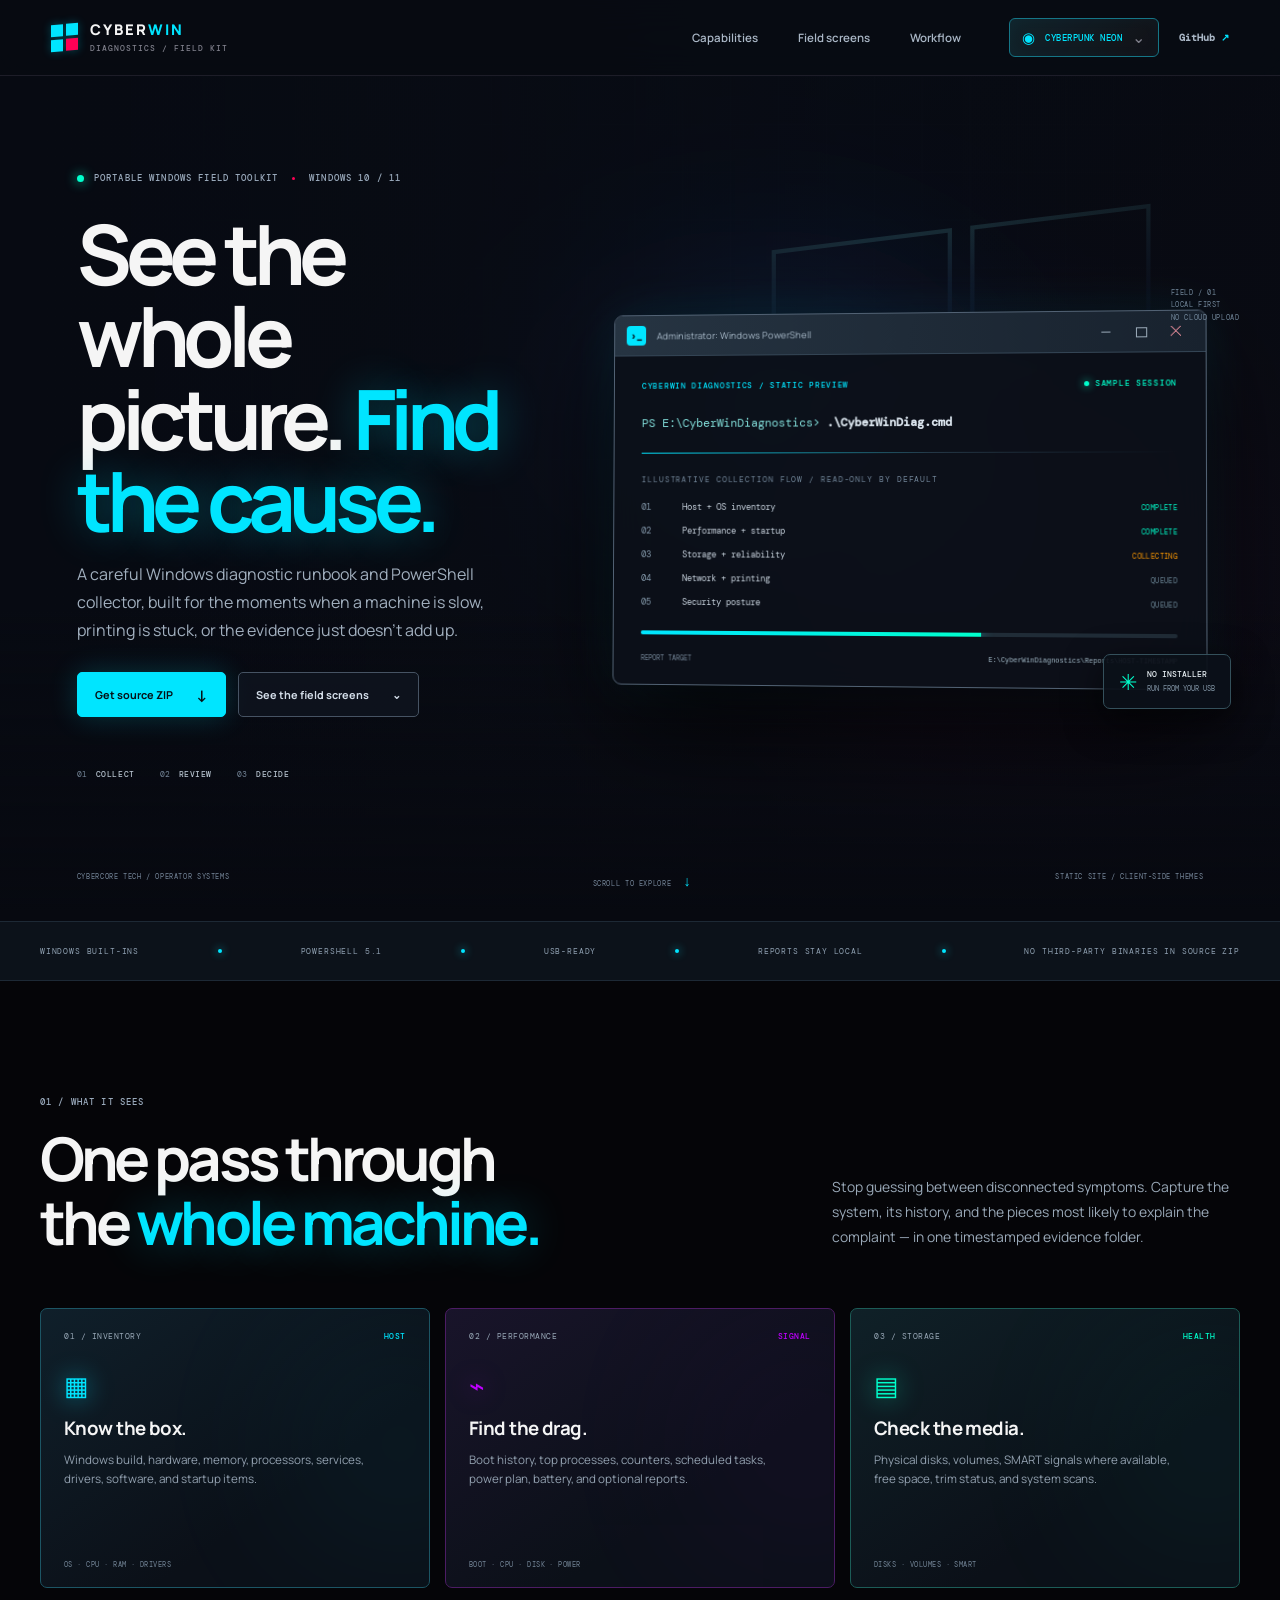
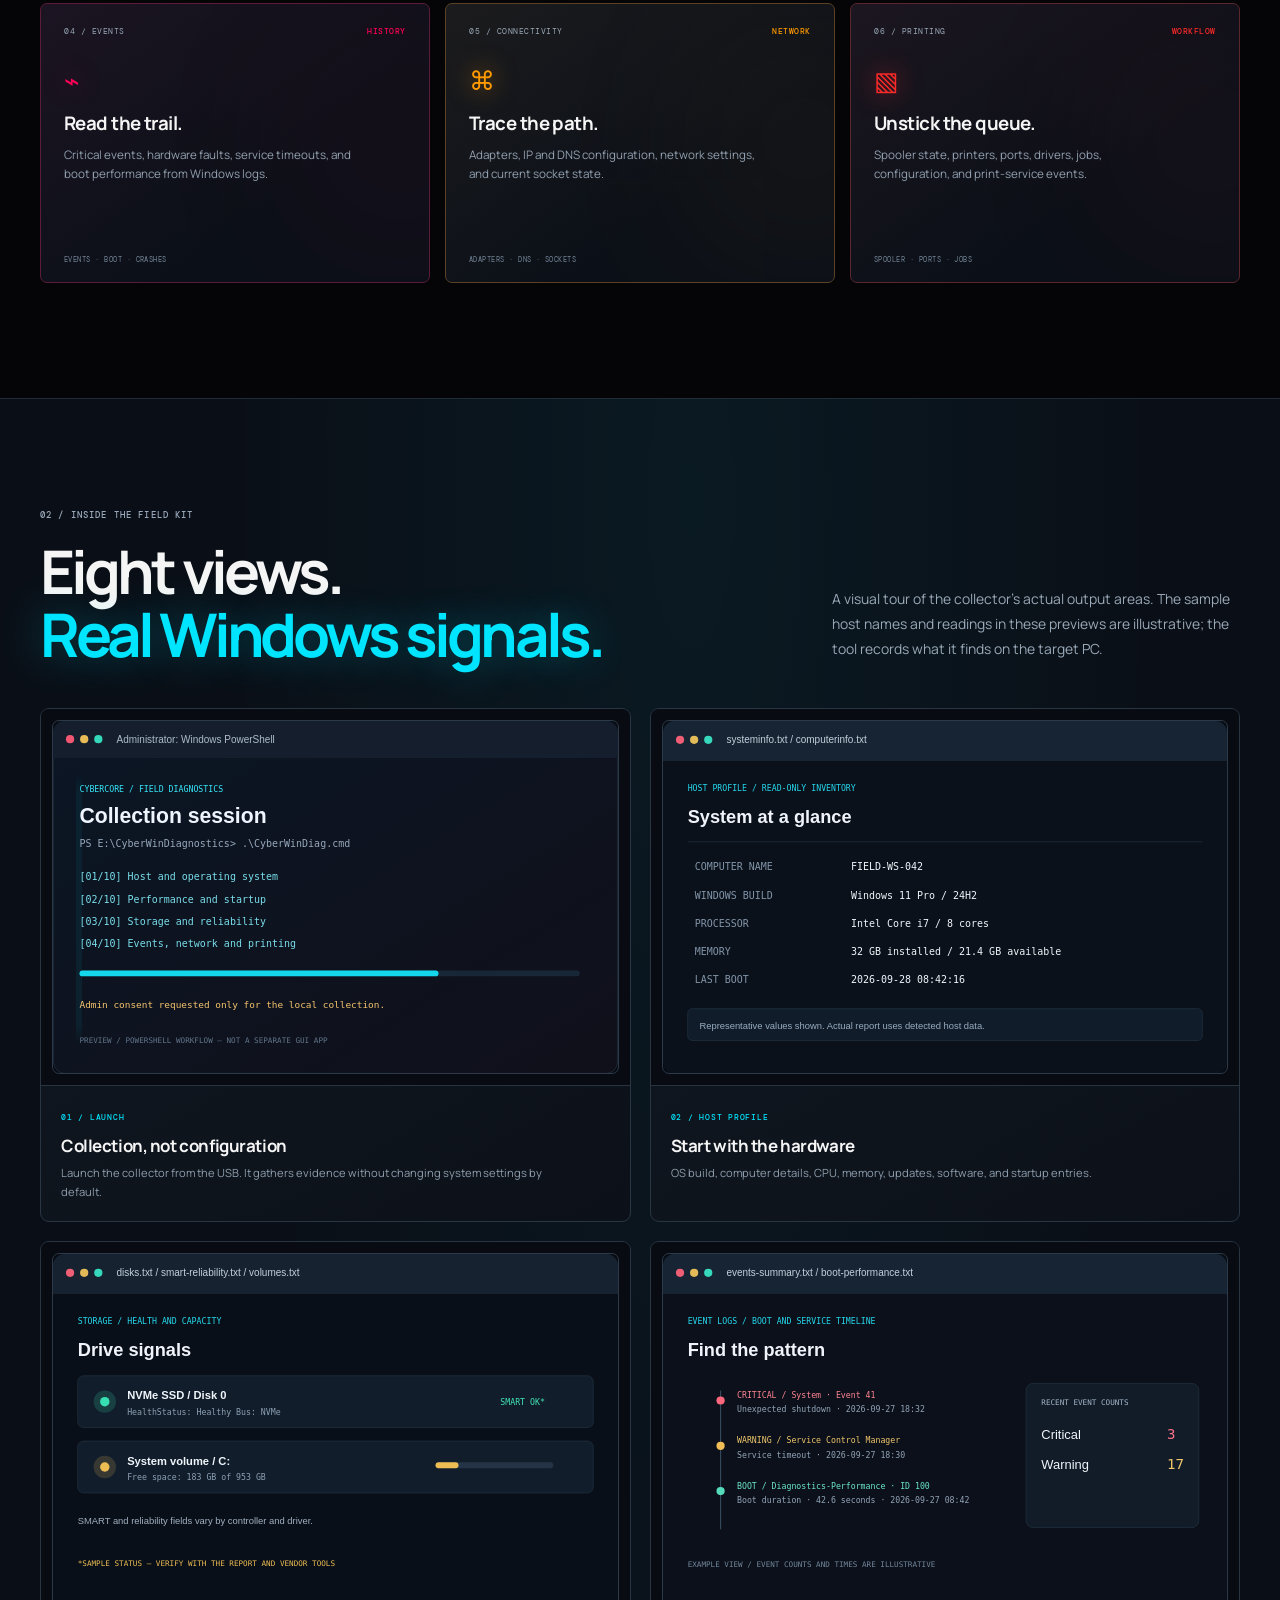
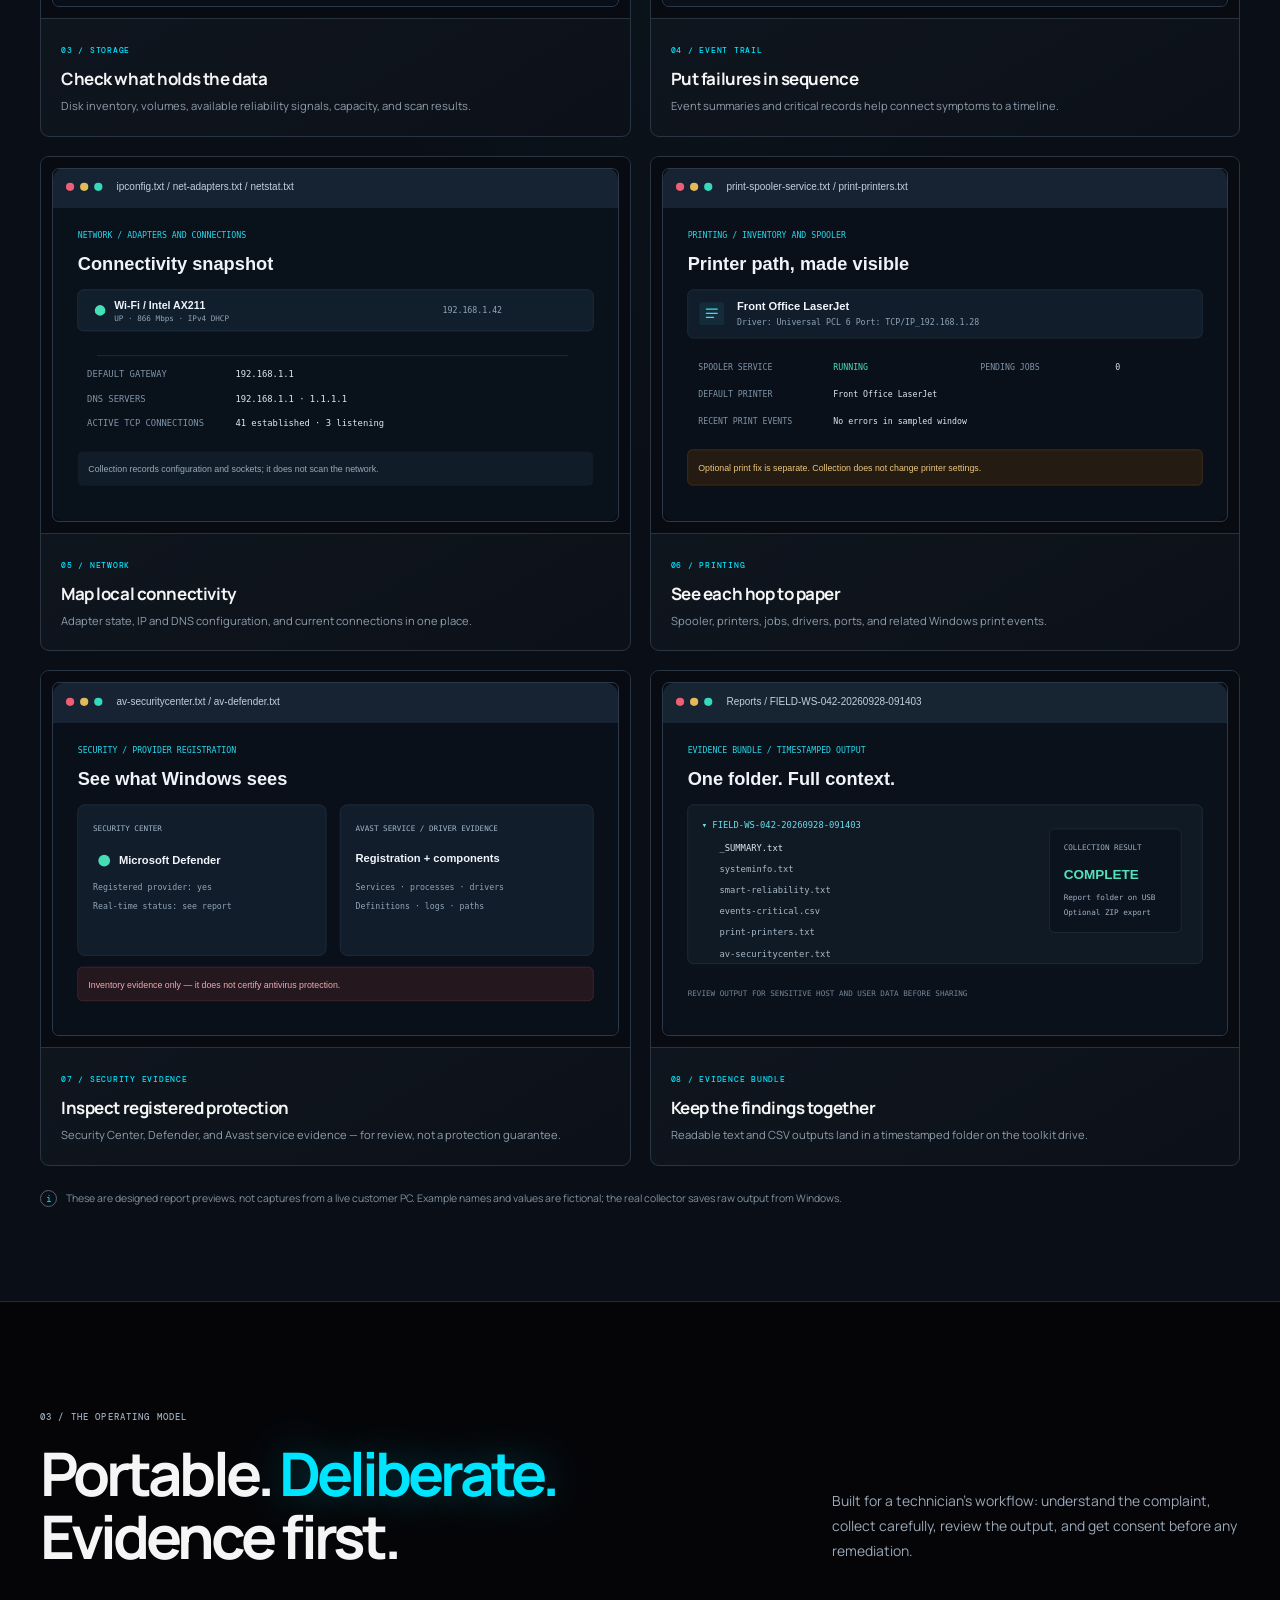
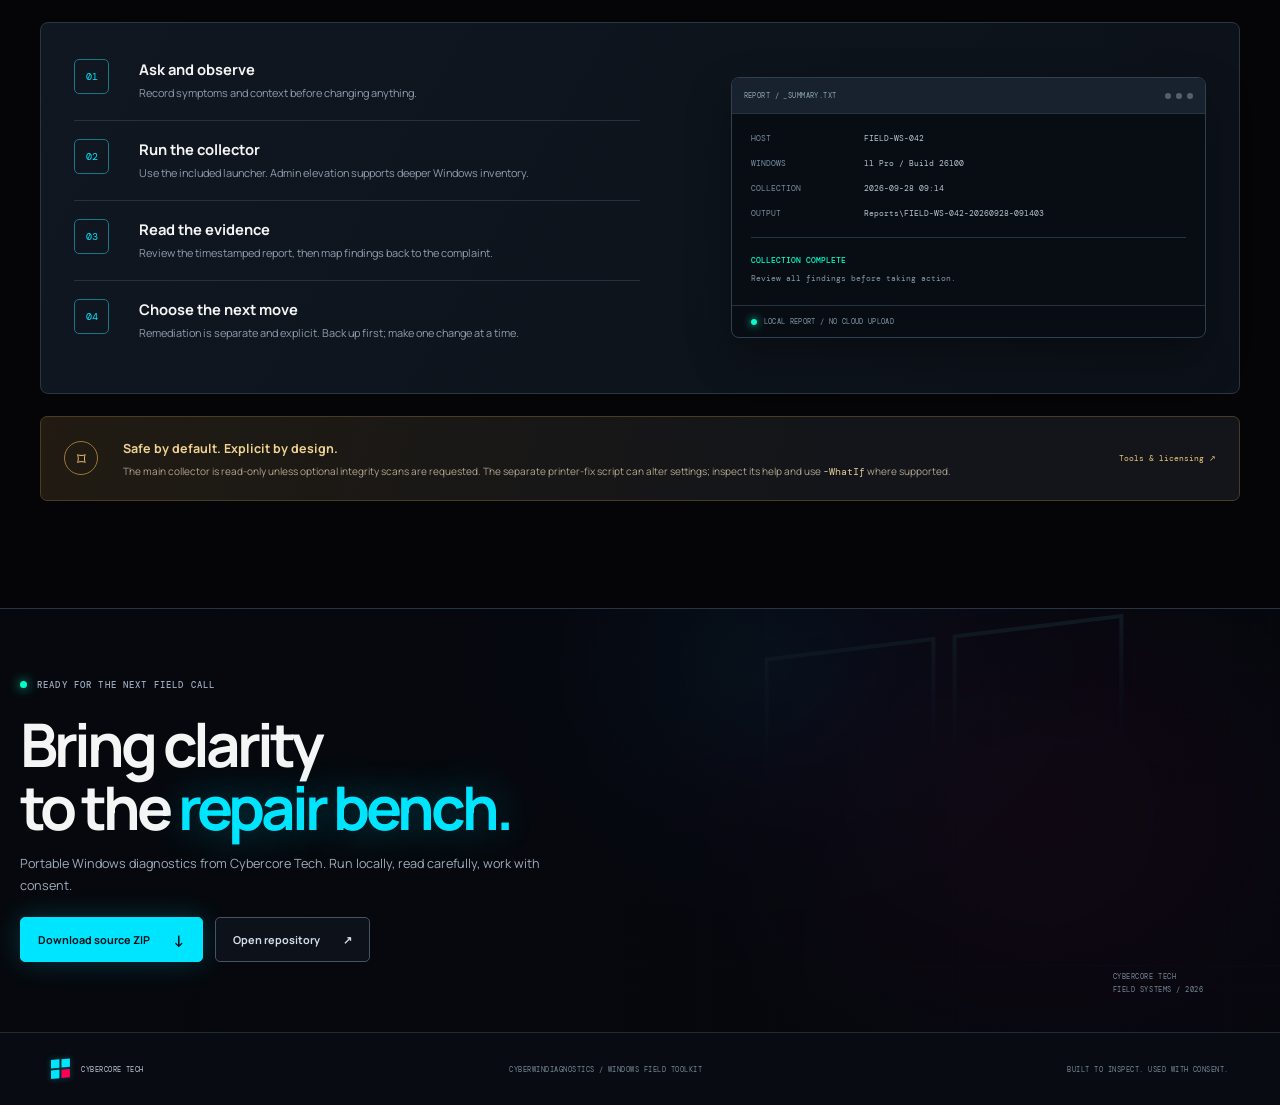
==== index.html @ 6127ef58 "fix: serve the field page from legacy Pages source The repository's Pages setting still uses the leg" ====
<!doctype html>
<html lang="en" data-theme="cyberpunk-neon">
<head>
  <meta charset="utf-8">
  <meta name="viewport" content="width=device-width, initial-scale=1">
  <meta name="theme-color" content="#070910">
  <meta name="description" content="CyberWinDiagnostics — a portable Windows field toolkit for host inventory, performance, storage, event logs, networking, printing, and security posture.">
  <title>CyberWinDiagnostics — Field diagnostics for Windows</title>
  <link rel="icon" href="docs/assets/favicon.svg" type="image/svg+xml">
  <link rel="preconnect" href="https://fonts.googleapis.com">
  <link rel="preconnect" href="https://fonts.gstatic.com" crossorigin>
  <link href="https://fonts.googleapis.com/css2?family=DM+Mono:wght@400;500&family=Manrope:wght@400;500;600;700;800&display=swap" rel="stylesheet">
  <link rel="stylesheet" href="docs/styles.css">
</head>
<body>
  <a class="skip-link" href="#main">Skip to content</a>
  <header class="topbar">
    <a class="brand" href="#top" aria-label="CyberWinDiagnostics home"><span class="brand-mark"><b></b><b></b><b></b><b></b></span><span>CYBER<span class="brand-light">WIN</span><small>DIAGNOSTICS / FIELD KIT</small></span></a>
    <nav class="main-nav" aria-label="Main navigation"><a href="#capabilities">Capabilities</a><a href="#screens">Field screens</a><a href="#workflow">Workflow</a></nav>
    <div class="header-actions">
      <div class="theme-picker">
        <button class="theme-trigger" id="themeTrigger" type="button" aria-haspopup="dialog" aria-expanded="false"><span class="theme-icon">◉</span><span id="themeCurrent">CYBERPUNK NEON</span><span class="chevron">⌄</span></button>
        <section class="theme-menu" id="themeMenu" role="dialog" aria-label="Choose a Cybercore theme" hidden>
          <div class="theme-menu-head"><div><small>CYBERCORE PALETTE</small><strong>Pick your field colors</strong></div><span class="theme-total">72 THEMES</span></div>
          <label class="theme-search"><span>⌕</span><input id="themeSearch" type="search" placeholder="Find a theme…" autocomplete="off"><kbd>/</kbd></label>
          <div class="theme-options" id="themeOptions"></div>
          <div class="theme-menu-foot">Theme choice stays in this browser <span>ESC TO CLOSE</span></div>
        </section>
      </div>
      <a class="github-link" href="https://github.com/cybercore-tech/CyberWinDiagnostics" target="_blank" rel="noreferrer">GitHub <span>↗</span></a>
      <button class="nav-toggle" id="navToggle" type="button" aria-label="Open navigation" aria-expanded="false">☰</button>
    </div>
  </header>

  <main id="main">
    <section class="hero" id="top">
      <div class="hero-wallpaper" aria-hidden="true"></div>
      <div class="hero-grid">
        <div class="hero-copy">
          <div class="eyebrow"><span class="live-dot"></span> PORTABLE WINDOWS FIELD TOOLKIT <i></i> WINDOWS 10 / 11</div>
          <h1>See the whole<br>picture. <em>Find<br>the cause.</em></h1>
          <p class="hero-lede">A careful Windows diagnostic runbook and PowerShell collector, built for the moments when a machine is slow, printing is stuck, or the evidence just doesn’t add up.</p>
          <div class="hero-actions"><a class="button button-primary" href="https://github.com/cybercore-tech/CyberWinDiagnostics/archive/refs/heads/main.zip">Get source ZIP <span>↓</span></a><a class="button button-secondary" href="#screens">See the field screens <span>⌄</span></a></div>
          <div class="hero-proof"><span>01 <b>COLLECT</b></span><span>02 <b>REVIEW</b></span><span>03 <b>DECIDE</b></span></div>
        </div>
        <div class="terminal-wrap">
          <div class="window-frame terminal-frame">
            <div class="window-titlebar"><div class="window-app-icon">›_</div><span>Administrator: Windows PowerShell</span><div class="window-controls"><i></i><i></i><i></i></div></div>
            <div class="terminal-content">
              <div class="terminal-overline"><span>CYBERWIN DIAGNOSTICS / STATIC PREVIEW</span><span class="terminal-live"><i></i> SAMPLE SESSION</span></div>
              <div class="terminal-command"><span>PS E:\CyberWinDiagnostics&gt;</span><strong> .\CyberWinDiag.cmd</strong></div>
              <div class="terminal-rule"></div>
              <p class="terminal-label">ILLUSTRATIVE COLLECTION FLOW / READ-ONLY BY DEFAULT</p>
              <div class="terminal-steps"><div><b>01</b><span>Host + OS inventory</span><i>COMPLETE</i></div><div><b>02</b><span>Performance + startup</span><i>COMPLETE</i></div><div><b>03</b><span>Storage + reliability</span><i>COLLECTING</i></div><div><b>04</b><span>Network + printing</span><i>QUEUED</i></div><div><b>05</b><span>Security posture</span><i>QUEUED</i></div></div>
              <div class="terminal-progress"><span></span></div>
              <div class="terminal-footer"><span>REPORT TARGET</span><code>E:\CyberWinDiagnostics\Reports\HOST-TIMESTAMP</code></div>
            </div>
          </div>
          <div class="floating-stamp"><span class="stamp-mark">✳</span><span><b>NO INSTALLER</b><small>RUN FROM YOUR USB</small></span></div>
          <div class="hero-coordinate">FIELD / 01<br>LOCAL FIRST<br>NO CLOUD UPLOAD</div>
        </div>
      </div>
      <div class="hero-bottom"><span>CYBERCORE TECH / OPERATOR SYSTEMS</span><span class="scroll-cue">SCROLL TO EXPLORE <b>↓</b></span><span>STATIC SITE / CLIENT-SIDE THEMES</span></div>
    </section>

    <section class="signal-rail" aria-label="Toolkit scope"><div><span>WINDOWS BUILT-INS</span><i></i><span>POWERSHELL 5.1</span><i></i><span>USB-READY</span><i></i><span>REPORTS STAY LOCAL</span><i></i><span>NO THIRD-PARTY BINARIES IN SOURCE ZIP</span></div></section>

    <section class="section capabilities" id="capabilities">
      <div class="section-head"><div><p class="eyebrow">01 / WHAT IT SEES</p><h2>One pass through<br>the <em>whole machine.</em></h2></div><p class="section-intro">Stop guessing between disconnected symptoms. Capture the system, its history, and the pieces most likely to explain the complaint — in one timestamped evidence folder.</p></div>
      <div class="capability-grid">
        <article class="cap-card cap-cyan"><div class="cap-top"><span>01 / INVENTORY</span><b>HOST</b></div><div class="cap-icon">▦</div><h3>Know the box.</h3><p>Windows build, hardware, memory, processors, services, drivers, software, and startup items.</p><div class="cap-foot">OS · CPU · RAM · DRIVERS</div></article>
        <article class="cap-card cap-purple"><div class="cap-top"><span>02 / PERFORMANCE</span><b>SIGNAL</b></div><div class="cap-icon">⌁</div><h3>Find the drag.</h3><p>Boot history, top processes, counters, scheduled tasks, power plan, battery, and optional reports.</p><div class="cap-foot">BOOT · CPU · DISK · POWER</div></article>
        <article class="cap-card cap-green"><div class="cap-top"><span>03 / STORAGE</span><b>HEALTH</b></div><div class="cap-icon">▤</div><h3>Check the media.</h3><p>Physical disks, volumes, SMART signals where available, free space, trim status, and system scans.</p><div class="cap-foot">DISKS · VOLUMES · SMART</div></article>
        <article class="cap-card cap-pink"><div class="cap-top"><span>04 / EVENTS</span><b>HISTORY</b></div><div class="cap-icon">⌁</div><h3>Read the trail.</h3><p>Critical events, hardware faults, service timeouts, and boot performance from Windows logs.</p><div class="cap-foot">EVENTS · BOOT · CRASHES</div></article>
        <article class="cap-card cap-orange"><div class="cap-top"><span>05 / CONNECTIVITY</span><b>NETWORK</b></div><div class="cap-icon">⌘</div><h3>Trace the path.</h3><p>Adapters, IP and DNS configuration, network settings, and current socket state.</p><div class="cap-foot">ADAPTERS · DNS · SOCKETS</div></article>
        <article class="cap-card cap-red"><div class="cap-top"><span>06 / PRINTING</span><b>WORKFLOW</b></div><div class="cap-icon">▧</div><h3>Unstick the queue.</h3><p>Spooler state, printers, ports, drivers, jobs, configuration, and print-service events.</p><div class="cap-foot">SPOOLER · PORTS · JOBS</div></article>
      </div>
    </section>

    <section class="screens-section" id="screens">
      <div class="section shell">
        <div class="section-head screens-head"><div><p class="eyebrow">02 / INSIDE THE FIELD KIT</p><h2>Eight views.<br><em>Real Windows signals.</em></h2></div><p class="section-intro">A visual tour of the collector’s actual output areas. The sample host names and readings in these previews are illustrative; the tool records what it finds on the target PC.</p></div>
        <div class="screen-grid">
          <article class="screen-card"><a class="screen-image" href="docs/assets/previews/01-collection.svg" target="_blank"><img src="docs/assets/previews/01-collection.svg" alt="Illustrative PowerShell collector session preview" loading="lazy"><span class="zoom-mark">↗</span></a><div class="screen-caption"><span>01 / LAUNCH</span><h3>Collection, not configuration</h3><p>Launch the collector from the USB. It gathers evidence without changing system settings by default.</p></div></article>
          <article class="screen-card"><a class="screen-image" href="docs/assets/previews/02-host-inventory.svg" target="_blank"><img src="docs/assets/previews/02-host-inventory.svg" alt="Illustrative Windows host inventory report preview" loading="lazy"><span class="zoom-mark">↗</span></a><div class="screen-caption"><span>02 / HOST PROFILE</span><h3>Start with the hardware</h3><p>OS build, computer details, CPU, memory, updates, software, and startup entries.</p></div></article>
          <article class="screen-card"><a class="screen-image" href="docs/assets/previews/03-storage-health.svg" target="_blank"><img src="docs/assets/previews/03-storage-health.svg" alt="Illustrative storage health and disk capacity report preview" loading="lazy"><span class="zoom-mark">↗</span></a><div class="screen-caption"><span>03 / STORAGE</span><h3>Check what holds the data</h3><p>Disk inventory, volumes, available reliability signals, capacity, and scan results.</p></div></article>
          <article class="screen-card"><a class="screen-image" href="docs/assets/previews/04-events-performance.svg" target="_blank"><img src="docs/assets/previews/04-events-performance.svg" alt="Illustrative Windows event and boot performance report preview" loading="lazy"><span class="zoom-mark">↗</span></a><div class="screen-caption"><span>04 / EVENT TRAIL</span><h3>Put failures in sequence</h3><p>Event summaries and critical records help connect symptoms to a timeline.</p></div></article>
          <article class="screen-card"><a class="screen-image" href="docs/assets/previews/05-network-map.svg" target="_blank"><img src="docs/assets/previews/05-network-map.svg" alt="Illustrative Windows network configuration report preview" loading="lazy"><span class="zoom-mark">↗</span></a><div class="screen-caption"><span>05 / NETWORK</span><h3>Map local connectivity</h3><p>Adapter state, IP and DNS configuration, and current connections in one place.</p></div></article>
          <article class="screen-card"><a class="screen-image" href="docs/assets/previews/06-printing.svg" target="_blank"><img src="docs/assets/previews/06-printing.svg" alt="Illustrative Windows print spooler and printer inventory report preview" loading="lazy"><span class="zoom-mark">↗</span></a><div class="screen-caption"><span>06 / PRINTING</span><h3>See each hop to paper</h3><p>Spooler, printers, jobs, drivers, ports, and related Windows print events.</p></div></article>
          <article class="screen-card"><a class="screen-image" href="docs/assets/previews/07-security-posture.svg" target="_blank"><img src="docs/assets/previews/07-security-posture.svg" alt="Illustrative Windows Security Center and antivirus evidence report preview" loading="lazy"><span class="zoom-mark">↗</span></a><div class="screen-caption"><span>07 / SECURITY EVIDENCE</span><h3>Inspect registered protection</h3><p>Security Center, Defender, and Avast service evidence — for review, not a protection guarantee.</p></div></article>
          <article class="screen-card"><a class="screen-image" href="docs/assets/previews/08-report-bundle.svg" target="_blank"><img src="docs/assets/previews/08-report-bundle.svg" alt="Illustrative timestamped CyberWinDiagnostics report folder preview" loading="lazy"><span class="zoom-mark">↗</span></a><div class="screen-caption"><span>08 / EVIDENCE BUNDLE</span><h3>Keep the findings together</h3><p>Readable text and CSV outputs land in a timestamped folder on the toolkit drive.</p></div></article>
        </div>
        <p class="preview-note"><span>i</span> These are designed report previews, not captures from a live customer PC. Example names and values are fictional; the real collector saves raw output from Windows.</p>
      </div>
    </section>

    <section class="workflow section" id="workflow">
      <div class="section-head"><div><p class="eyebrow">03 / THE OPERATING MODEL</p><h2>Portable. <em>Deliberate.</em><br>Evidence first.</h2></div><p class="section-intro">Built for a technician’s workflow: understand the complaint, collect carefully, review the output, and get consent before any remediation.</p></div>
      <div class="workflow-panel">
        <div class="workflow-steps"><article><span>01</span><div><h3>Ask and observe</h3><p>Record symptoms and context before changing anything.</p></div></article><article><span>02</span><div><h3>Run the collector</h3><p>Use the included launcher. Admin elevation supports deeper Windows inventory.</p></div></article><article><span>03</span><div><h3>Read the evidence</h3><p>Review the timestamped report, then map findings back to the complaint.</p></div></article><article><span>04</span><div><h3>Choose the next move</h3><p>Remediation is separate and explicit. Back up first; make one change at a time.</p></div></article></div>
        <aside class="workflow-terminal"><div class="mini-titlebar"><span>REPORT / _SUMMARY.TXT</span><div><i></i><i></i><i></i></div></div><div class="summary-file"><p><span>HOST</span> FIELD-WS-042</p><p><span>WINDOWS</span> 11 Pro / Build 26100</p><p><span>COLLECTION</span> 2026-09-28 09:14</p><p><span>OUTPUT</span> Reports\FIELD-WS-042-20260928-091403</p><div class="summary-divider"></div><p class="summary-result"><b>COLLECTION COMPLETE</b><small>Review all findings before taking action.</small></p></div><div class="mini-status"><i></i> LOCAL REPORT / NO CLOUD UPLOAD</div></aside>
      </div>
      <div class="safety-strip"><span class="safety-icon">⌑</span><div><strong>Safe by default. Explicit by design.</strong><p>The main collector is read-only unless optional integrity scans are requested. The separate printer-fix script can alter settings; inspect its help and use <code>-WhatIf</code> where supported.</p></div><a href="https://github.com/cybercore-tech/CyberWinDiagnostics/blob/main/TOOL-SOURCES.md">Tools &amp; licensing ↗</a></div>
    </section>

    <section class="cta-section"><div class="cta-wallpaper" aria-hidden="true"></div><div class="cta-inner"><div class="eyebrow"><span class="live-dot"></span> READY FOR THE NEXT FIELD CALL</div><h2>Bring clarity<br>to the <em>repair bench.</em></h2><p>Portable Windows diagnostics from Cybercore Tech. Run locally, read carefully, work with consent.</p><div class="hero-actions"><a class="button button-primary" href="https://github.com/cybercore-tech/CyberWinDiagnostics/archive/refs/heads/main.zip">Download source ZIP <span>↓</span></a><a class="button button-secondary" href="https://github.com/cybercore-tech/CyberWinDiagnostics">Open repository <span>↗</span></a></div></div><div class="cta-coordinates">CYBERCORE TECH<br>FIELD SYSTEMS / 2026</div></section>
  </main>
  <footer class="footer"><a class="footer-brand" href="#top"><span class="brand-mark"><b></b><b></b><b></b><b></b></span> CYBERCORE TECH</a><span>CYBERWINDIAGNOSTICS / WINDOWS FIELD TOOLKIT</span><span>BUILT TO INSPECT. USED WITH CONSENT.</span></footer>
  <script src="docs/app.js" defer></script>
</body>
</html>
---- docs/styles.css ----
:root{color-scheme:dark;--bg:#070910;--bg2:#0b1019;--panel:#111721;--panel2:#151d29;--line:#253140;--line2:#344658;--white:#ecf2f8;--muted:#8e9eaf;--faint:#637588;--cyan:#22d7ee;--acid:#00ffcc;--pink:#ff147f;--purple:#bf00ff;--orange:#ff9900;--red:#ff4359;--mono:"DM Mono",Consolas,monospace;--sans:Manrope,"Segoe UI",sans-serif;--shell:1240px}*{box-sizing:border-box}html{scroll-behavior:smooth;scroll-padding-top:82px}body{margin:0;background:var(--bg);color:var(--white);font-family:var(--sans);font-size:15px;overflow-x:hidden}body:before{position:fixed;inset:0;z-index:-1;content:"";background:radial-gradient(ellipse at 77% 13%,color-mix(in srgb,var(--cyan) 5%,transparent),transparent 36%),linear-gradient(180deg,#080b13 0%,var(--bg) 47%,#090a12 100%)}a{color:inherit;text-decoration:none}button,input{font:inherit}.skip-link{position:absolute;left:-999px;top:1rem;z-index:500;padding:.8rem;background:var(--cyan);color:#041016}.skip-link:focus{left:1rem}.topbar{height:76px;position:sticky;top:0;z-index:50;display:flex;align-items:center;justify-content:space-between;padding:0 max(4vw,calc((100vw - 1440px)/2));background:color-mix(in srgb,#080b12 86%,transparent);border-bottom:1px solid color-mix(in srgb,var(--line) 75%,transparent);backdrop-filter:blur(18px)}.brand{display:flex;align-items:center;gap:12px;font-size:.92rem;font-weight:800;letter-spacing:.13em;line-height:1.08}.brand-light{color:var(--cyan)}.brand small{display:block;margin-top:6px;color:var(--muted);font:500 .48rem var(--mono);letter-spacing:.13em}.brand-mark{display:grid;grid-template-columns:repeat(2,12px);grid-template-rows:repeat(2,12px);gap:3px;transform:skewY(-5deg)}.brand-mark b{display:block;background:var(--cyan);box-shadow:0 0 10px color-mix(in srgb,var(--cyan) 30%,transparent)}.brand-mark b:nth-child(4){background:var(--pink)}.main-nav{display:flex;align-items:center;gap:clamp(1.3rem,3.1vw,3rem);margin-left:auto;margin-right:3rem}.main-nav a,.github-link{color:#aab7c6;font-size:.72rem;font-weight:600;transition:color .18s}.main-nav a:hover,.github-link:hover{color:var(--cyan)}.header-actions{display:flex;align-items:center;gap:20px}.theme-picker{position:relative}.theme-trigger{height:39px;display:flex;align-items:center;gap:10px;padding:0 12px;border:1px solid color-mix(in srgb,var(--cyan) 42%,var(--line));border-radius:6px;color:var(--cyan);background:linear-gradient(130deg,color-mix(in srgb,var(--cyan) 8%,var(--panel)),color-mix(in srgb,var(--panel) 88%,transparent));font:500 .58rem var(--mono);letter-spacing:.055em;cursor:pointer;box-shadow:inset 0 0 16px color-mix(in srgb,var(--cyan) 3%,transparent)}.theme-trigger:hover,.theme-trigger[aria-expanded=true]{border-color:var(--cyan);box-shadow:0 0 24px color-mix(in srgb,var(--cyan) 12%,transparent)}.theme-icon{font-size:.95rem}.chevron{font-size:1rem;color:var(--muted)}.github-link{font-family:var(--mono);font-size:.62rem}.github-link span{color:var(--cyan)}.nav-toggle{display:none;border:1px solid var(--line);border-radius:5px;background:var(--panel);color:var(--cyan);padding:8px 10px}.theme-menu{position:absolute;top:calc(100% + 12px);right:-16px;width:340px;max-height:min(78vh,680px);display:flex;flex-direction:column;border:1px solid color-mix(in srgb,var(--cyan) 34%,var(--line));border-radius:10px;background:color-mix(in srgb,var(--bg2) 97%,transparent);box-shadow:0 28px 85px #000c,0 0 35px color-mix(in srgb,var(--cyan) 10%,transparent);backdrop-filter:blur(22px);overflow:hidden}.theme-menu[hidden]{display:none}.theme-menu-head{display:flex;align-items:center;justify-content:space-between;padding:17px 18px 14px;border-bottom:1px solid var(--line)}.theme-menu-head small,.theme-menu-head strong{display:block}.theme-menu-head small{color:var(--cyan);font:500 .48rem var(--mono);letter-spacing:.1em}.theme-menu-head strong{margin-top:5px;font-size:.86rem}.theme-total{padding:5px 7px;border:1px solid color-mix(in srgb,var(--acid) 42%,var(--line));border-radius:4px;color:var(--acid);font:500 .48rem var(--mono)}.theme-search{height:38px;display:flex;align-items:center;gap:8px;margin:12px 12px 6px;padding:0 10px;border:1px solid var(--line);border-radius:5px;background:#080d15;color:var(--muted)}.theme-search:focus-within{border-color:var(--cyan)}.theme-search input{min-width:0;flex:1;border:0;outline:0;color:var(--white);background:transparent;font: .61rem var(--mono)}.theme-search input::placeholder{color:#687a8d}.theme-search kbd{border:1px solid #354353;border-radius:3px;padding:2px 5px;color:#7d8da0;font:.48rem var(--mono)}.theme-options{overflow:auto;padding:3px 8px 10px;scrollbar-color:#344758 #0c121b;scrollbar-width:thin}.theme-group{margin-top:9px}.theme-group-title{padding:8px 9px 5px;color:var(--muted);font:500 .47rem var(--mono);letter-spacing:.12em;text-transform:uppercase}.theme-option{width:100%;min-height:34px;display:flex;align-items:center;gap:9px;padding:5px 9px;border:0;border-radius:5px;text-align:left;color:#bdc8d4;background:transparent;font: .55rem var(--mono);text-transform:uppercase;cursor:pointer}.theme-option:hover,.theme-option[aria-pressed=true]{color:var(--white);background:color-mix(in srgb,var(--cyan) 11%,transparent)}.theme-option[aria-pressed=true]{box-shadow:inset 2px 0 var(--cyan)}.theme-swatches{display:flex;width:60px;height:13px;overflow:hidden;border-radius:2px}.theme-swatches i{flex:1}.theme-name{flex:1}.theme-check{color:var(--acid)}.theme-empty{padding:20px;color:var(--muted);font:.59rem var(--mono)}.theme-menu-foot{display:flex;justify-content:space-between;padding:10px 15px;border-top:1px solid var(--line);color:var(--faint);font:.43rem var(--mono);letter-spacing:.04em}.theme-menu-foot span{color:var(--muted)}.hero{position:relative;min-height:700px;padding:88px max(6vw,calc((100vw - 1240px)/2)) 31px;overflow:hidden;background:#080c14}.hero-wallpaper,.cta-wallpaper{position:absolute;inset:0;background-image:linear-gradient(90deg,#070a12 2%,#080b13ed 35%,#080b13ac 67%,#080b13a6 100%),url("assets/winfield-wallpaper.svg");background-size:cover;background-position:center 43%;z-index:0}.hero-wallpaper:after{position:absolute;inset:0;content:"";background:linear-gradient(0deg,#070910 1%,transparent 37%),linear-gradient(90deg,transparent 74%,#080a12a0)}.hero-grid{position:relative;z-index:1;max-width:var(--shell);min-height:550px;margin:auto;display:grid;grid-template-columns:.88fr 1.12fr;align-items:center;gap:5vw}.hero-copy{padding:8px 0 45px}.eyebrow{display:flex;align-items:center;gap:10px;color:#9aaabc;font:500 .55rem var(--mono);letter-spacing:.13em}.eyebrow i{width:3px;height:3px;border-radius:50%;background:var(--pink);margin:0 4px}.live-dot{width:7px;height:7px;border-radius:50%;background:var(--acid);box-shadow:0 0 12px var(--acid)}h1,h2,h3,p{margin-top:0}.hero h1{margin:28px 0 19px;font-size:clamp(3.4rem,6.5vw,6.45rem);line-height:.99;letter-spacing:-.075em;font-weight:700}.hero h1 em,.section-head h2 em,.cta-inner h2 em{color:var(--cyan);font-style:normal;text-shadow:0 0 44px color-mix(in srgb,var(--cyan) 32%,transparent)}.hero-lede{max-width:510px;color:#a1afbe;font-size:1rem;line-height:1.75}.hero-actions{display:flex;align-items:center;flex-wrap:wrap;gap:12px;margin-top:28px}.button{min-height:45px;display:inline-flex;align-items:center;justify-content:center;gap:23px;padding:0 17px;border-radius:5px;font-size:.68rem;font-weight:700;transition:transform .2s,border-color .2s,box-shadow .2s}.button:hover{transform:translateY(-2px)}.button-primary{border:1px solid var(--cyan);color:#061117;background:var(--cyan);box-shadow:0 0 29px color-mix(in srgb,var(--cyan) 20%,transparent)}.button-primary:hover{box-shadow:0 0 38px color-mix(in srgb,var(--cyan) 34%,transparent)}.button-primary span{font-size:1rem}.button-secondary{border:1px solid #465363;color:#d3dde8;background:#101620b8}.button-secondary:hover{border-color:var(--cyan)}.hero-proof{display:flex;gap:25px;margin-top:52px;color:#738496;font: .48rem var(--mono);letter-spacing:.07em}.hero-proof span{display:flex;gap:8px}.hero-proof b{color:#b6c2ce;font-weight:500}.terminal-wrap{position:relative;max-width:650px;width:100%;justify-self:end;padding:35px 0 25px}.window-frame{border:1px solid #526274;border-radius:9px;background:#0b1018ed;box-shadow:0 40px 105px #000c,0 0 50px color-mix(in srgb,var(--cyan) 10%,transparent);overflow:hidden;backdrop-filter:blur(16px)}.terminal-frame{transform:perspective(1300px) rotateY(-4deg) rotateX(1deg)}.window-titlebar{height:41px;display:flex;align-items:center;gap:11px;padding:0 12px;background:linear-gradient(90deg,#263442,#18222e);border-bottom:1px solid #344555;color:#a9bac9;font-size:.59rem}.window-app-icon{width:20px;height:20px;display:grid;place-items:center;border-radius:4px;color:#06121a;background:var(--cyan);font:700 .63rem var(--mono)}.window-controls{display:flex;gap:0;margin-left:auto}.window-controls i{width:34px;height:27px;position:relative}.window-controls i:before{position:absolute;top:13px;left:12px;width:9px;height:1px;background:#9aaab8;content:""}.window-controls i:nth-child(2):before{width:9px;height:8px;top:9px;background:transparent;border:1px solid #9aaab8}.window-controls i:nth-child(3):before{top:8px;left:12px;width:10px;height:10px;background:transparent;border:0;background:linear-gradient(45deg,transparent 46%,#c57b89 48%,#c57b89 54%,transparent 56%),linear-gradient(-45deg,transparent 46%,#c57b89 48%,#c57b89 54%,transparent 56%)}.terminal-content{padding:25px 28px 22px}.terminal-overline{display:flex;justify-content:space-between;color:var(--cyan);font:500 .49rem var(--mono);letter-spacing:.09em}.terminal-live{display:flex;align-items:center;gap:6px;color:var(--acid)}.terminal-live i{width:5px;height:5px;border-radius:50%;background:var(--acid);box-shadow:0 0 8px var(--acid)}.terminal-command{margin-top:25px;color:#dbe5ee;font: .75rem var(--mono)}.terminal-command span{color:#80ddd9}.terminal-rule{height:1px;margin:22px 0;background:linear-gradient(90deg,var(--cyan),#243746 55%,transparent)}.terminal-label{margin-bottom:17px;color:#718598;font: .47rem var(--mono);letter-spacing:.12em}.terminal-steps{display:grid;gap:12px}.terminal-steps div{display:grid;grid-template-columns:32px 1fr auto;align-items:center;gap:10px;font: .56rem var(--mono)}.terminal-steps b{color:#8297a9;font-weight:400}.terminal-steps span{color:#c5d0db}.terminal-steps i{color:#6b8494;font-size:.44rem;font-style:normal;letter-spacing:.05em}.terminal-steps div:first-child i,.terminal-steps div:nth-child(2) i{color:var(--acid)}.terminal-steps div:nth-child(3) i{color:var(--orange)}.terminal-progress{height:4px;margin-top:23px;overflow:hidden;border-radius:3px;background:#202c37}.terminal-progress span{display:block;width:64%;height:100%;background:linear-gradient(90deg,var(--cyan),var(--acid));box-shadow:0 0 14px var(--cyan)}.terminal-footer{display:flex;justify-content:space-between;gap:12px;margin-top:19px;color:#718395;font: .43rem var(--mono)}.terminal-footer code{color:#a5bbc9}.floating-stamp{position:absolute;right:-28px;bottom:3px;display:flex;align-items:center;gap:10px;padding:12px 15px;border:1px solid #34505b;border-radius:7px;background:#0b1119ed;box-shadow:0 12px 36px #0009}.stamp-mark{color:var(--acid);font-size:1.35rem}.floating-stamp b,.floating-stamp small{display:block}.floating-stamp b{font:500 .53rem var(--mono);color:#e7f0f4}.floating-stamp small{margin-top:4px;color:#8195a5;font: .43rem var(--mono)}.hero-coordinate{position:absolute;right:-36px;top:10px;color:#718699;font:.44rem/1.8 var(--mono);letter-spacing:.08em}.hero-bottom{position:relative;z-index:1;max-width:var(--shell);display:flex;justify-content:space-between;margin:48px auto 0;color:#758699;font:.43rem var(--mono);letter-spacing:.09em}.scroll-cue b{margin-left:7px;color:var(--cyan);font-size:.9rem}.signal-rail{overflow:hidden;border-block:1px solid #1d2935;background:#0c121a}.signal-rail>div{max-width:1240px;min-height:58px;display:flex;justify-content:space-between;align-items:center;gap:18px;margin:auto;padding:0 20px;color:#90a1b2;font: .47rem var(--mono);letter-spacing:.11em;white-space:nowrap}.signal-rail i{width:4px;height:4px;border-radius:50%;background:var(--cyan);box-shadow:0 0 8px var(--cyan)}.section{max-width:var(--shell);margin:0 auto;padding:115px 20px}.section-head{display:grid;grid-template-columns:1fr .58fr;align-items:end;gap:7vw;margin-bottom:54px}.section-head .eyebrow{margin-bottom:19px}.section-head h2,.cta-inner h2{margin:0;font-size:clamp(2.5rem,4.7vw,4.55rem);line-height:1.05;letter-spacing:-.065em}.section-intro{max-width:470px;margin:0 0 5px;color:#9aa9b8;font-size:.87rem;line-height:1.8}.capability-grid{display:grid;grid-template-columns:repeat(3,1fr);gap:15px}.cap-card{--edge:var(--cyan);position:relative;min-height:280px;padding:23px 23px 19px;border:1px solid color-mix(in srgb,var(--edge) 25%,var(--line));border-radius:7px;background:linear-gradient(145deg,color-mix(in srgb,var(--edge) 5%,#10151f),#0b1018 65%);overflow:hidden;transition:transform .25s,border-color .25s,box-shadow .25s}.cap-card:after{position:absolute;right:-55px;top:50px;width:170px;height:170px;border-radius:50%;content:"";background:var(--edge);filter:blur(100px);opacity:.11;pointer-events:none}.cap-card:hover{transform:translateY(-4px);border-color:color-mix(in srgb,var(--edge) 64%,var(--line));box-shadow:0 20px 55px #0006}.cap-cyan{--edge:var(--cyan)}.cap-purple{--edge:var(--purple)}.cap-green{--edge:var(--acid)}.cap-pink{--edge:var(--pink)}.cap-orange{--edge:var(--orange)}.cap-red{--edge:var(--red)}.cap-top{display:flex;justify-content:space-between;color:#98a8b7;font: .47rem var(--mono);letter-spacing:.07em}.cap-top b{color:var(--edge);font-weight:500}.cap-icon{margin:27px 0 12px;color:var(--edge);font-size:1.6rem;text-shadow:0 0 24px color-mix(in srgb,var(--edge) 60%,transparent)}.cap-card h3{position:relative;z-index:1;margin-bottom:10px;font-size:1.17rem;letter-spacing:-.03em}.cap-card p{position:relative;z-index:1;max-width:300px;margin-bottom:20px;color:#92a0af;font-size:.73rem;line-height:1.65}.cap-foot{position:absolute;bottom:18px;color:#738597;font: .42rem var(--mono);letter-spacing:.07em}.screens-section{position:relative;border-block:1px solid #202c38;background:radial-gradient(ellipse at 54% 4%,color-mix(in srgb,var(--cyan) 5%,transparent),transparent 48%),#0a0f17}.screens-section .section{padding-top:110px;padding-bottom:94px}.screens-head{margin-bottom:42px}.screen-grid{display:grid;grid-template-columns:repeat(2,minmax(0,1fr));gap:19px}.screen-card{border:1px solid #293543;border-radius:9px;background:linear-gradient(150deg,#121922,#0c1119);overflow:hidden;transition:transform .24s,border-color .24s,box-shadow .24s}.screen-card:hover{transform:translateY(-4px);border-color:color-mix(in srgb,var(--cyan) 50%,var(--line));box-shadow:0 20px 50px #0007}.screen-image{position:relative;display:block;padding:11px;background:#080c12;border-bottom:1px solid #27333f}.screen-image img{display:block;width:100%;height:auto;aspect-ratio:8/5;object-fit:cover;border:1px solid #2b3949;border-radius:7px}.zoom-mark{position:absolute;right:21px;top:20px;width:29px;height:29px;display:grid;place-items:center;border:1px solid #536272;border-radius:5px;color:#e1ebf4;background:#101923dd;opacity:0;transition:opacity .2s}.screen-image:hover .zoom-mark,.screen-image:focus-visible .zoom-mark{opacity:1}.screen-caption{padding:18px 20px 20px}.screen-caption>span{color:var(--cyan);font:500 .47rem var(--mono);letter-spacing:.1em}.screen-caption h3{margin:9px 0 7px;font-size:1.06rem;letter-spacing:-.025em}.screen-caption p{max-width:510px;margin:0;color:#8e9eae;font-size:.7rem;line-height:1.65}.preview-note{display:flex;align-items:flex-start;gap:9px;margin:24px 0 0;color:#8292a3;font-size:.65rem;line-height:1.6}.preview-note span{width:17px;height:17px;display:grid;place-items:center;flex:0 0 17px;border:1px solid #4c6571;border-radius:50%;color:var(--cyan);font:.6rem var(--mono)}.workflow{padding-top:109px;padding-bottom:107px}.workflow-panel{display:grid;grid-template-columns:1fr .84fr;gap:8%;padding:33px;border:1px solid #293744;border-radius:8px;background:linear-gradient(120deg,#101720,#0c1119)}.workflow-steps{display:flex;flex-direction:column}.workflow-steps article{display:grid;grid-template-columns:48px 1fr;gap:17px;padding:18px 0;border-bottom:1px solid #25313c}.workflow-steps article:first-child{padding-top:3px}.workflow-steps article:last-child{border-bottom:0}.workflow-steps article>span{width:35px;height:35px;display:grid;place-items:center;border:1px solid color-mix(in srgb,var(--cyan) 43%,var(--line));border-radius:5px;color:var(--cyan);font: .62rem var(--mono)}.workflow-steps h3{margin:0 0 5px;font-size:.92rem}.workflow-steps p{margin:0;color:#8e9eae;font-size:.68rem;line-height:1.65}.workflow-terminal{align-self:center;border:1px solid #304050;border-radius:8px;background:#080d14;overflow:hidden;box-shadow:0 18px 45px #0005}.mini-titlebar{height:36px;display:flex;justify-content:space-between;align-items:center;padding:0 12px;border-bottom:1px solid #293641;background:#17222e;color:#92a6b5;font:.45rem var(--mono);letter-spacing:.06em}.mini-titlebar div{display:flex;gap:5px}.mini-titlebar i{width:6px;height:6px;border-radius:50%;background:#526171}.summary-file{padding:19px 19px 9px}.summary-file p{display:grid;grid-template-columns:100px 1fr;gap:13px;margin:0 0 12px;color:#b7c4cf;font:.53rem var(--mono);line-height:1.5;overflow-wrap:anywhere}.summary-file p span{color:#778b9e}.summary-divider{height:1px;margin:17px 0;background:#26343f}.summary-file .summary-result{display:flex;flex-direction:column;gap:5px}.summary-result b{color:var(--acid);font-weight:500}.summary-result small{color:#8497a7;font-size:.48rem}.mini-status{display:flex;align-items:center;gap:7px;padding:11px 19px;border-top:1px solid #27343f;color:#8295a6;font:.44rem var(--mono);letter-spacing:.05em}.mini-status i{width:6px;height:6px;border-radius:50%;background:var(--acid);box-shadow:0 0 8px var(--acid)}.safety-strip{display:grid;grid-template-columns:42px 1fr auto;align-items:center;gap:17px;margin-top:22px;padding:20px 23px;border:1px solid #493c24;border-radius:7px;background:linear-gradient(105deg,#211b12,#13151a 66%)}.safety-icon{width:34px;height:34px;display:grid;place-items:center;border:1px solid #9c7736;border-radius:50%;color:#f0c56e;font-size:1.05rem}.safety-strip strong{color:#efd390;font-size:.78rem}.safety-strip p{margin:5px 0 0;color:#b1a48d;font-size:.63rem;line-height:1.6}.safety-strip code{color:#e1ca98;font-family:var(--mono)}.safety-strip>a{color:#e6c778;font: .5rem var(--mono);white-space:nowrap}.safety-strip>a:hover{color:var(--white)}.cta-section{position:relative;min-height:410px;display:flex;align-items:center;overflow:hidden;border-top:1px solid #283441}.cta-wallpaper{opacity:.66;background-position:center 68%;background-image:linear-gradient(90deg,#080b12 0%,#080b12e8 42%,#080b12a4 100%),url("assets/winfield-wallpaper.svg")}.cta-inner{position:relative;z-index:1;width:min(var(--shell),calc(100% - 40px));margin:auto;padding:70px 0}.cta-inner h2{margin:22px 0 14px}.cta-inner>p{max-width:535px;color:#9eacba;font-size:.79rem;line-height:1.7}.cta-inner .hero-actions{margin-top:21px}.cta-coordinates{position:absolute;right:max(6vw,calc((100vw - 1240px)/2));bottom:36px;color:#778899;font:.46rem/1.8 var(--mono);letter-spacing:.07em}.footer{min-height:73px;display:flex;align-items:center;justify-content:space-between;gap:20px;padding:13px max(4vw,calc((100vw - 1440px)/2));border-top:1px solid #202c37;background:#080b11;color:#77899a;font:.43rem var(--mono);letter-spacing:.07em}.footer-brand{display:flex;align-items:center;gap:9px;color:#c0ccd7}.footer-brand .brand-mark{transform:scale(.7) skewY(-5deg);transform-origin:left center;margin-right:-6px}:focus-visible{outline:2px solid var(--cyan);outline-offset:3px}
@media(max-width:1050px){.main-nav{gap:1.3rem;margin-right:1.7rem}.hero{padding-top:58px}.hero-grid{grid-template-columns:.9fr 1.1fr;gap:3vw}.terminal-content{padding:21px}.terminal-footer{flex-direction:column;gap:5px}.hero-coordinate{right:-5px}.capability-grid{grid-template-columns:repeat(2,1fr)}}
@media(max-width:760px){.topbar{height:66px;padding:0 18px}.main-nav{display:none;position:absolute;top:65px;left:0;right:0;margin:0;padding:15px 20px 19px;background:#090e16f5;border-bottom:1px solid var(--line);backdrop-filter:blur(16px)}.main-nav.open{display:grid;grid-template-columns:1fr 1fr;gap:16px}.nav-toggle{display:block}.header-actions{gap:12px}.github-link{display:none}.theme-trigger{height:35px;max-width:180px;padding:0 8px;gap:6px;font-size:.48rem}.theme-menu{position:fixed;top:72px;right:10px;width:min(340px,calc(100vw - 20px));max-height:calc(100vh - 84px)}.hero{padding:62px 22px 22px}.hero-grid{display:block;min-height:auto}.hero-copy{padding:0}.hero h1{font-size:clamp(3.4rem,13vw,5.7rem)}.hero-lede{font-size:.87rem}.hero-proof{margin-top:34px}.terminal-wrap{margin:45px auto 10px;padding:0 4px 18px}.terminal-frame{transform:none}.terminal-content{padding:19px 17px}.terminal-steps div{grid-template-columns:27px 1fr auto;font-size:.47rem;gap:7px}.terminal-steps i{font-size:.38rem}.floating-stamp{right:-1px;bottom:-10px;padding:9px 11px}.hero-coordinate{display:none}.hero-bottom{display:none}.signal-rail>div{justify-content:flex-start;overflow:auto;padding:17px 20px;font-size:.42rem}.section{padding:82px 20px}.section-head{grid-template-columns:1fr;gap:19px;margin-bottom:33px}.section-head h2{font-size:clamp(2.6rem,10vw,4rem)}.section-intro{max-width:620px;font-size:.81rem}.capability-grid{gap:10px}.cap-card{min-height:265px;padding:18px}.cap-card p{font-size:.68rem}.screens-section .section{padding-top:80px;padding-bottom:70px}.screen-grid{gap:11px}.screen-image{padding:7px}.screen-caption{padding:13px}.screen-caption h3{font-size:.91rem}.screen-caption p{font-size:.63rem}.screen-caption>span{font-size:.39rem}.workflow-panel{grid-template-columns:1fr;gap:24px;padding:20px}.workflow-terminal{width:100%}.safety-strip{grid-template-columns:36px 1fr;gap:12px;padding:16px}.safety-strip>a{grid-column:2}.cta-inner{padding:62px 0}.cta-inner h2{font-size:3.1rem}.cta-coordinates{right:20px;bottom:16px;font-size:.39rem}.footer{flex-wrap:wrap;justify-content:flex-start;padding:18px 20px}.footer span{flex-basis:100%}}
@media(max-width:500px){.brand{font-size:.78rem;gap:8px}.brand-mark{grid-template-columns:repeat(2,10px);grid-template-rows:repeat(2,10px)}.brand small{font-size:.42rem}.theme-trigger{max-width:140px}.theme-icon{display:none}.hero h1{font-size:3.35rem}.hero-actions{align-items:stretch}.button{gap:13px;padding-inline:12px;font-size:.61rem}.hero-proof{gap:14px;font-size:.42rem}.terminal-footer code{font-size:.38rem}.capability-grid{grid-template-columns:1fr}.cap-card{min-height:235px}.cap-icon{margin-top:19px}.screen-grid{grid-template-columns:1fr}.screen-caption{padding:16px}.screen-caption h3{font-size:1rem}.screen-caption p{font-size:.68rem}.workflow-steps article{grid-template-columns:38px 1fr;gap:11px}.workflow-steps article>span{width:31px;height:31px}.summary-file{padding:15px 12px 8px}.summary-file p{grid-template-columns:80px 1fr;font-size:.47rem}.mini-status{padding-inline:12px;font-size:.39rem}.cta-inner h2{font-size:2.75rem}.cta-inner .hero-actions{display:grid;max-width:260px}.footer{font-size:.39rem}}
@media(prefers-reduced-motion:reduce){html{scroll-behavior:auto}*,*:before,*:after{transition-duration:.01ms!important;animation-duration:.01ms!important;animation-iteration-count:1!important}}
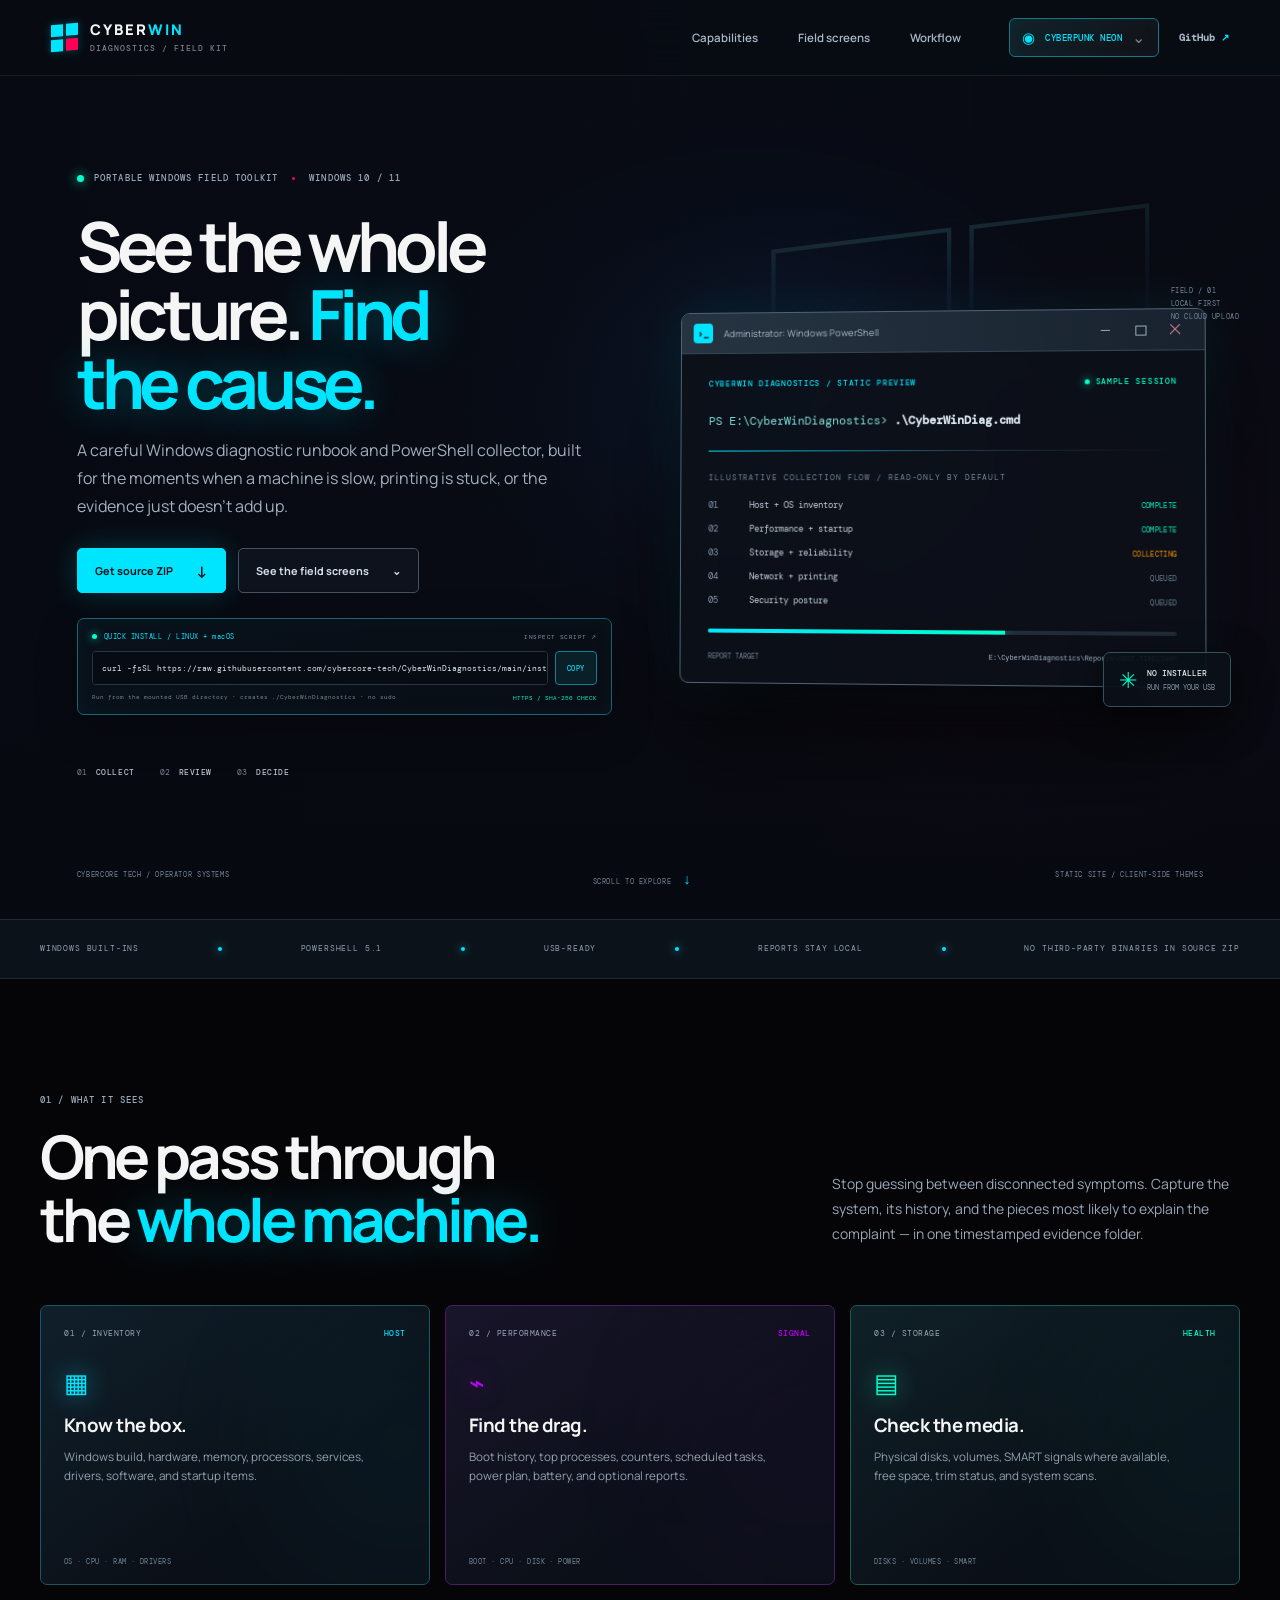
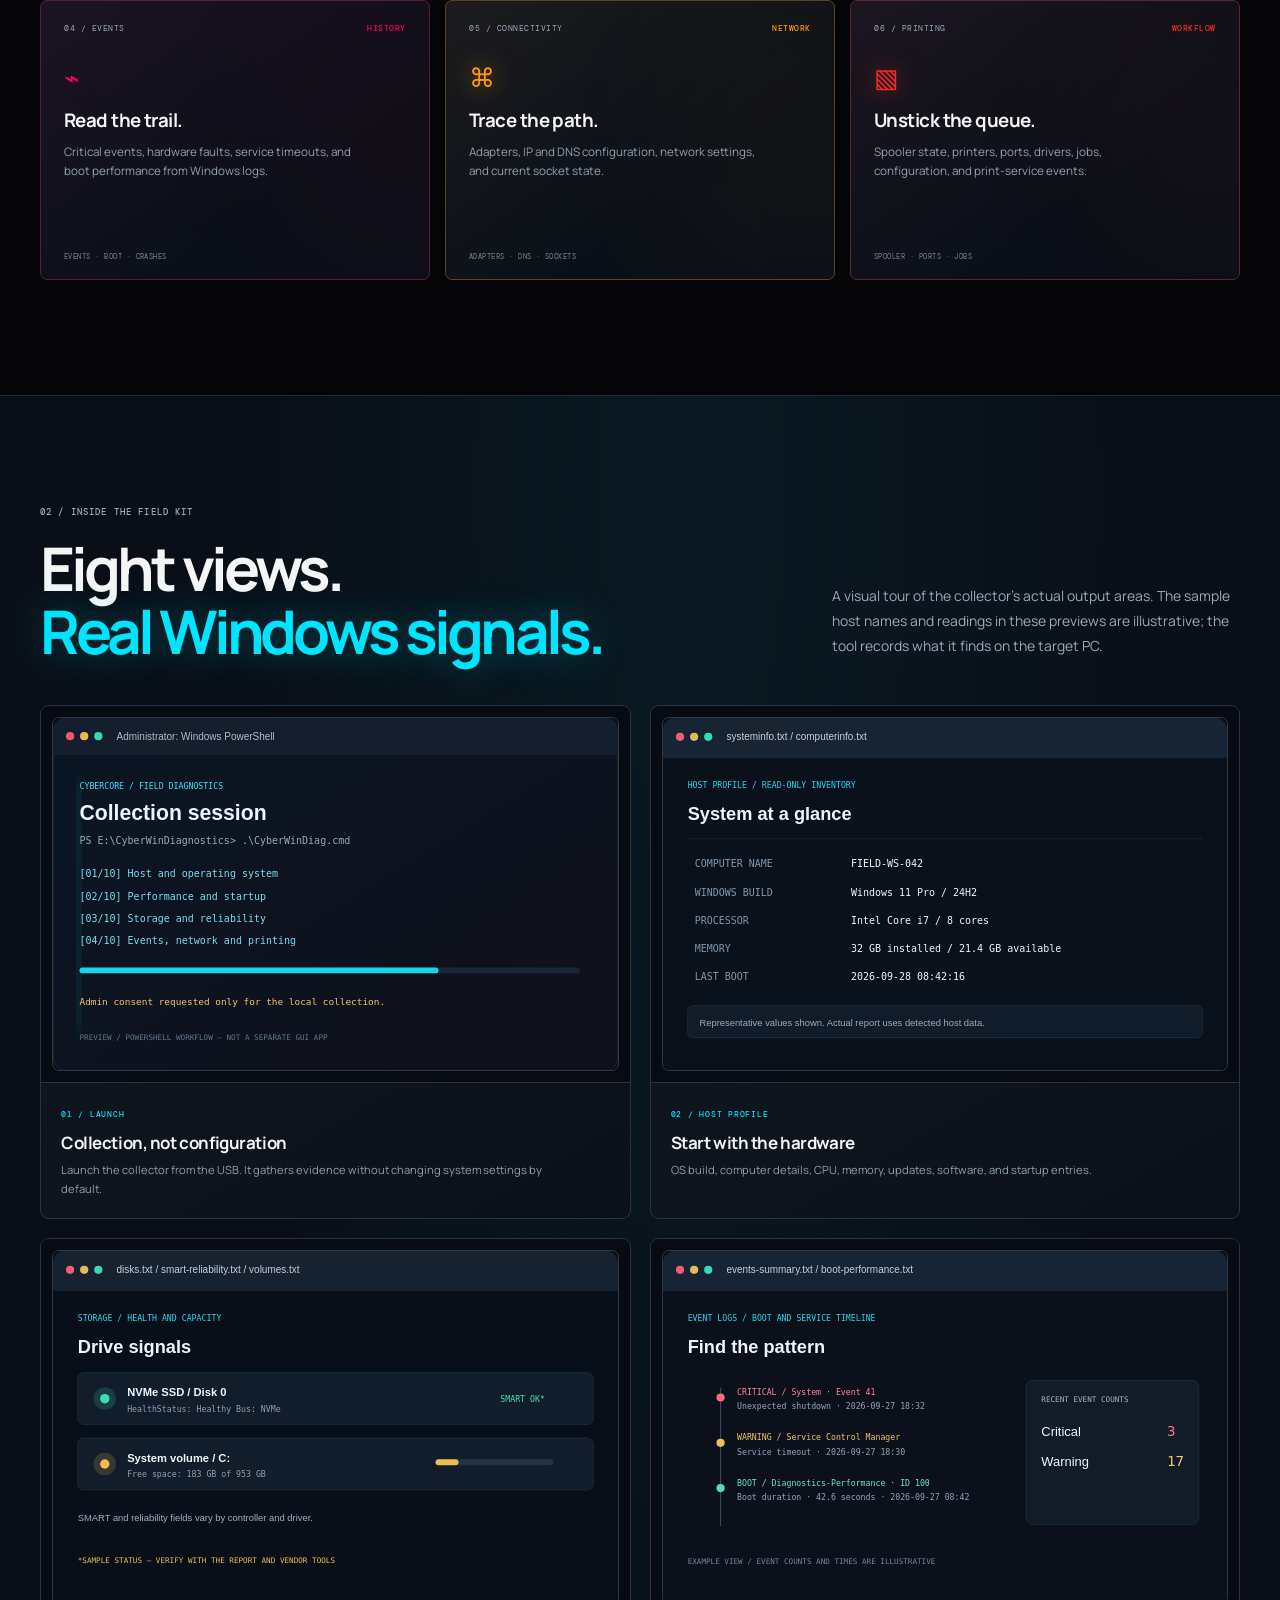
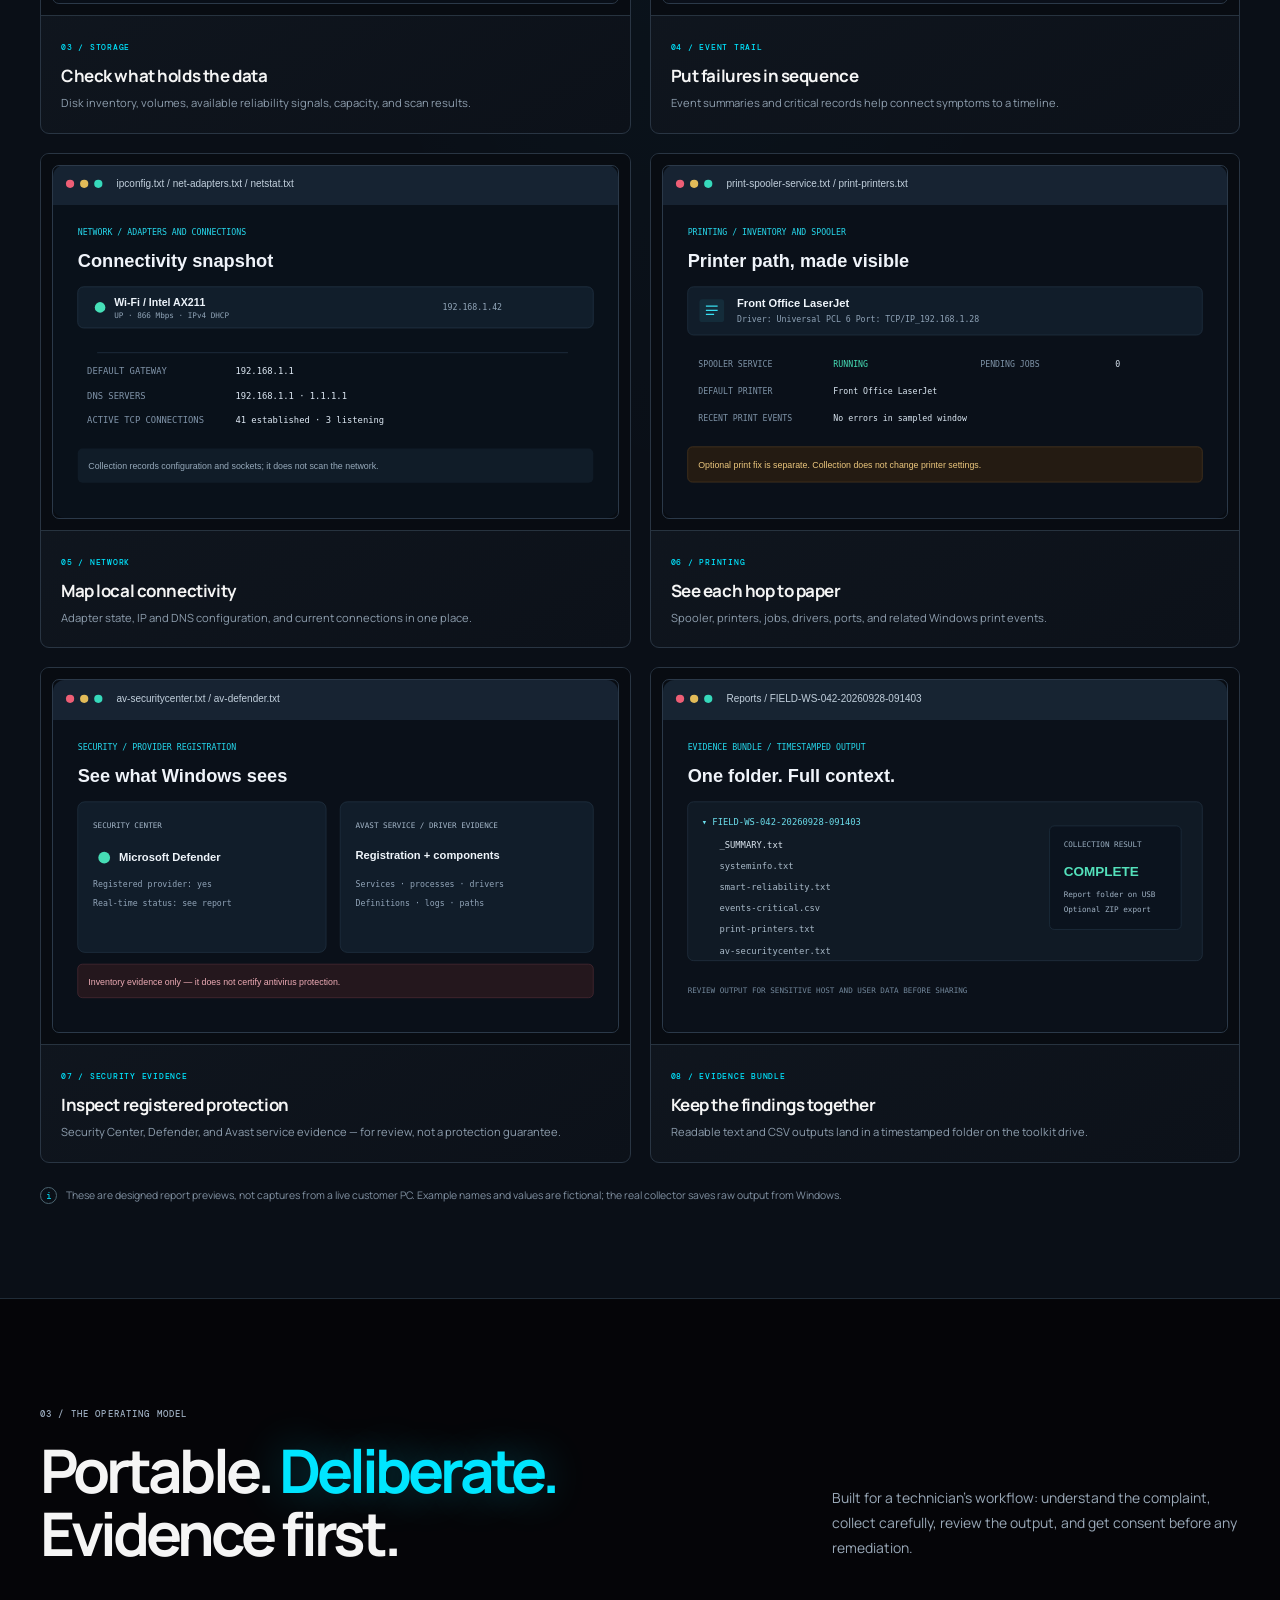
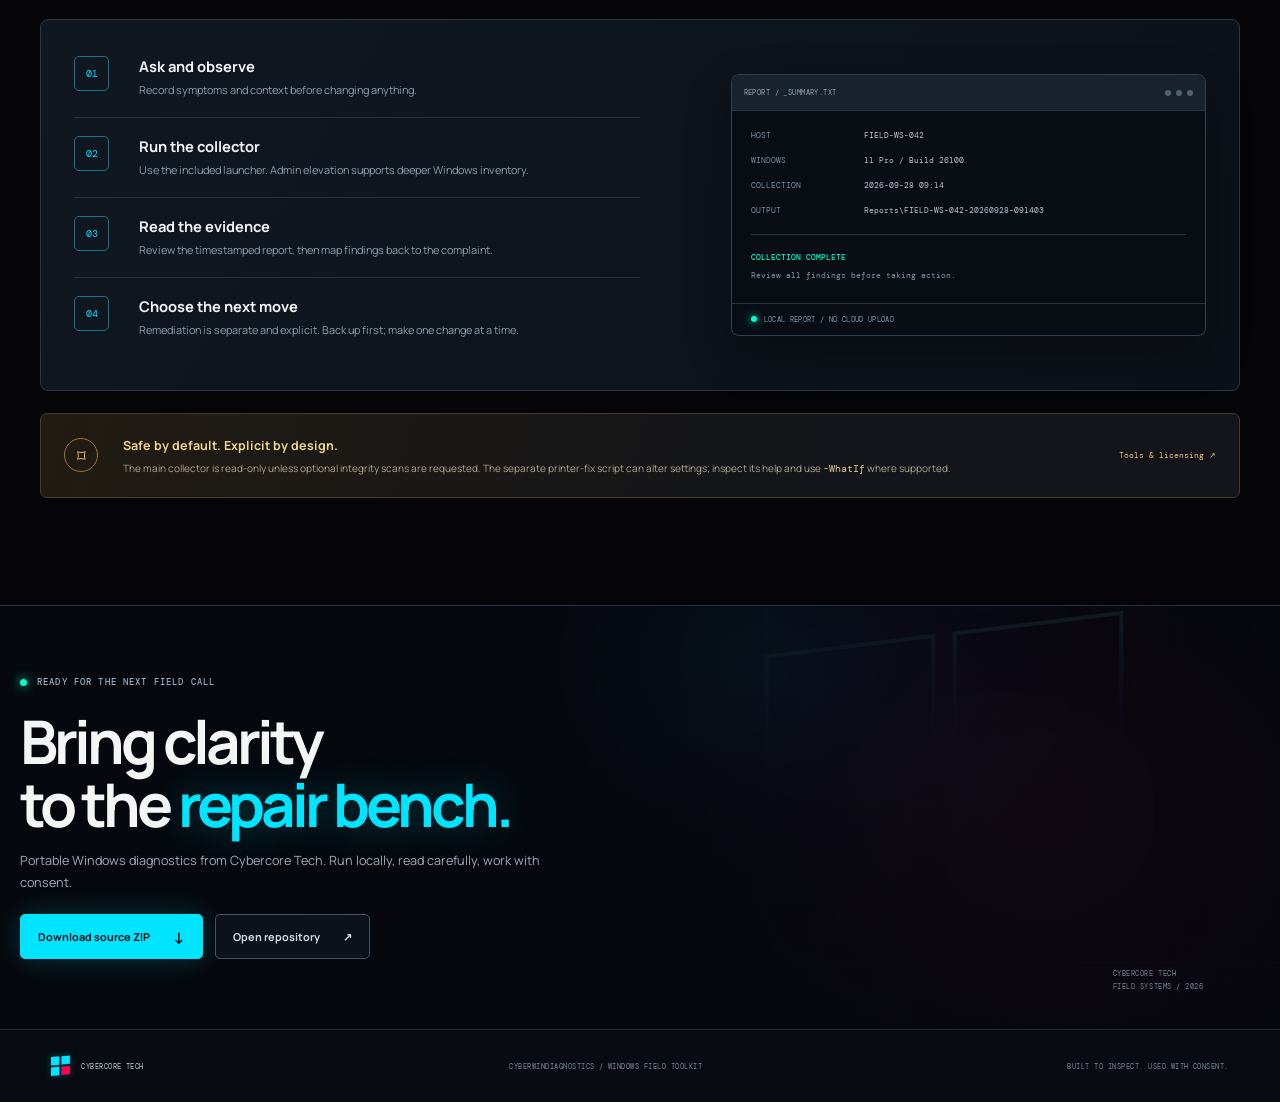
==== commit 030a9f3a: "feat: add verified shell installer and page command Add a POSIX installer that downloads the source-" ====
--- a/index.html
+++ b/index.html
@@ -11,6 +11,7 @@
   <link rel="preconnect" href="https://fonts.gstatic.com" crossorigin>
   <link href="https://fonts.googleapis.com/css2?family=DM+Mono:wght@400;500&family=Manrope:wght@400;500;600;700;800&display=swap" rel="stylesheet">
   <link rel="stylesheet" href="docs/styles.css">
+  <link rel="stylesheet" href="docs/install.css">
 </head>
 <body>
   <a class="skip-link" href="#main">Skip to content</a>
@@ -41,6 +42,11 @@
           <h1>See the whole<br>picture. <em>Find<br>the cause.</em></h1>
           <p class="hero-lede">A careful Windows diagnostic runbook and PowerShell collector, built for the moments when a machine is slow, printing is stuck, or the evidence just doesn’t add up.</p>
           <div class="hero-actions"><a class="button button-primary" href="https://github.com/cybercore-tech/CyberWinDiagnostics/archive/refs/heads/main.zip">Get source ZIP <span>↓</span></a><a class="button button-secondary" href="#screens">See the field screens <span>⌄</span></a></div>
+          <div class="quick-install" id="install">
+            <div class="quick-install-head"><span><i></i> QUICK INSTALL / LINUX + macOS</span><a href="https://github.com/cybercore-tech/CyberWinDiagnostics/blob/main/install.sh" target="_blank" rel="noreferrer">INSPECT SCRIPT ↗</a></div>
+            <div class="install-command"><code id="installCommand">curl -fsSL https://raw.githubusercontent.com/cybercore-tech/CyberWinDiagnostics/main/install.sh | sh -s --</code><button id="copyInstall" type="button" aria-label="Copy shell install command">COPY</button></div>
+            <div class="quick-install-foot"><span>Run from the mounted USB directory · creates ./CyberWinDiagnostics · no sudo</span><span id="copyStatus" aria-live="polite">HTTPS / SHA-256 CHECK</span></div>
+          </div>
           <div class="hero-proof"><span>01 <b>COLLECT</b></span><span>02 <b>REVIEW</b></span><span>03 <b>DECIDE</b></span></div>
         </div>
         <div class="terminal-wrap">
--- a/docs/styles.css
+++ b/docs/styles.css
@@ -1,4 +1,5 @@
 :root{color-scheme:dark;--bg:#070910;--bg2:#0b1019;--panel:#111721;--panel2:#151d29;--line:#253140;--line2:#344658;--white:#ecf2f8;--muted:#8e9eaf;--faint:#637588;--cyan:#22d7ee;--acid:#00ffcc;--pink:#ff147f;--purple:#bf00ff;--orange:#ff9900;--red:#ff4359;--mono:"DM Mono",Consolas,monospace;--sans:Manrope,"Segoe UI",sans-serif;--shell:1240px}*{box-sizing:border-box}html{scroll-behavior:smooth;scroll-padding-top:82px}body{margin:0;background:var(--bg);color:var(--white);font-family:var(--sans);font-size:15px;overflow-x:hidden}body:before{position:fixed;inset:0;z-index:-1;content:"";background:radial-gradient(ellipse at 77% 13%,color-mix(in srgb,var(--cyan) 5%,transparent),transparent 36%),linear-gradient(180deg,#080b13 0%,var(--bg) 47%,#090a12 100%)}a{color:inherit;text-decoration:none}button,input{font:inherit}.skip-link{position:absolute;left:-999px;top:1rem;z-index:500;padding:.8rem;background:var(--cyan);color:#041016}.skip-link:focus{left:1rem}.topbar{height:76px;position:sticky;top:0;z-index:50;display:flex;align-items:center;justify-content:space-between;padding:0 max(4vw,calc((100vw - 1440px)/2));background:color-mix(in srgb,#080b12 86%,transparent);border-bottom:1px solid color-mix(in srgb,var(--line) 75%,transparent);backdrop-filter:blur(18px)}.brand{display:flex;align-items:center;gap:12px;font-size:.92rem;font-weight:800;letter-spacing:.13em;line-height:1.08}.brand-light{color:var(--cyan)}.brand small{display:block;margin-top:6px;color:var(--muted);font:500 .48rem var(--mono);letter-spacing:.13em}.brand-mark{display:grid;grid-template-columns:repeat(2,12px);grid-template-rows:repeat(2,12px);gap:3px;transform:skewY(-5deg)}.brand-mark b{display:block;background:var(--cyan);box-shadow:0 0 10px color-mix(in srgb,var(--cyan) 30%,transparent)}.brand-mark b:nth-child(4){background:var(--pink)}.main-nav{display:flex;align-items:center;gap:clamp(1.3rem,3.1vw,3rem);margin-left:auto;margin-right:3rem}.main-nav a,.github-link{color:#aab7c6;font-size:.72rem;font-weight:600;transition:color .18s}.main-nav a:hover,.github-link:hover{color:var(--cyan)}.header-actions{display:flex;align-items:center;gap:20px}.theme-picker{position:relative}.theme-trigger{height:39px;display:flex;align-items:center;gap:10px;padding:0 12px;border:1px solid color-mix(in srgb,var(--cyan) 42%,var(--line));border-radius:6px;color:var(--cyan);background:linear-gradient(130deg,color-mix(in srgb,var(--cyan) 8%,var(--panel)),color-mix(in srgb,var(--panel) 88%,transparent));font:500 .58rem var(--mono);letter-spacing:.055em;cursor:pointer;box-shadow:inset 0 0 16px color-mix(in srgb,var(--cyan) 3%,transparent)}.theme-trigger:hover,.theme-trigger[aria-expanded=true]{border-color:var(--cyan);box-shadow:0 0 24px color-mix(in srgb,var(--cyan) 12%,transparent)}.theme-icon{font-size:.95rem}.chevron{font-size:1rem;color:var(--muted)}.github-link{font-family:var(--mono);font-size:.62rem}.github-link span{color:var(--cyan)}.nav-toggle{display:none;border:1px solid var(--line);border-radius:5px;background:var(--panel);color:var(--cyan);padding:8px 10px}.theme-menu{position:absolute;top:calc(100% + 12px);right:-16px;width:340px;max-height:min(78vh,680px);display:flex;flex-direction:column;border:1px solid color-mix(in srgb,var(--cyan) 34%,var(--line));border-radius:10px;background:color-mix(in srgb,var(--bg2) 97%,transparent);box-shadow:0 28px 85px #000c,0 0 35px color-mix(in srgb,var(--cyan) 10%,transparent);backdrop-filter:blur(22px);overflow:hidden}.theme-menu[hidden]{display:none}.theme-menu-head{display:flex;align-items:center;justify-content:space-between;padding:17px 18px 14px;border-bottom:1px solid var(--line)}.theme-menu-head small,.theme-menu-head strong{display:block}.theme-menu-head small{color:var(--cyan);font:500 .48rem var(--mono);letter-spacing:.1em}.theme-menu-head strong{margin-top:5px;font-size:.86rem}.theme-total{padding:5px 7px;border:1px solid color-mix(in srgb,var(--acid) 42%,var(--line));border-radius:4px;color:var(--acid);font:500 .48rem var(--mono)}.theme-search{height:38px;display:flex;align-items:center;gap:8px;margin:12px 12px 6px;padding:0 10px;border:1px solid var(--line);border-radius:5px;background:#080d15;color:var(--muted)}.theme-search:focus-within{border-color:var(--cyan)}.theme-search input{min-width:0;flex:1;border:0;outline:0;color:var(--white);background:transparent;font: .61rem var(--mono)}.theme-search input::placeholder{color:#687a8d}.theme-search kbd{border:1px solid #354353;border-radius:3px;padding:2px 5px;color:#7d8da0;font:.48rem var(--mono)}.theme-options{overflow:auto;padding:3px 8px 10px;scrollbar-color:#344758 #0c121b;scrollbar-width:thin}.theme-group{margin-top:9px}.theme-group-title{padding:8px 9px 5px;color:var(--muted);font:500 .47rem var(--mono);letter-spacing:.12em;text-transform:uppercase}.theme-option{width:100%;min-height:34px;display:flex;align-items:center;gap:9px;padding:5px 9px;border:0;border-radius:5px;text-align:left;color:#bdc8d4;background:transparent;font: .55rem var(--mono);text-transform:uppercase;cursor:pointer}.theme-option:hover,.theme-option[aria-pressed=true]{color:var(--white);background:color-mix(in srgb,var(--cyan) 11%,transparent)}.theme-option[aria-pressed=true]{box-shadow:inset 2px 0 var(--cyan)}.theme-swatches{display:flex;width:60px;height:13px;overflow:hidden;border-radius:2px}.theme-swatches i{flex:1}.theme-name{flex:1}.theme-check{color:var(--acid)}.theme-empty{padding:20px;color:var(--muted);font:.59rem var(--mono)}.theme-menu-foot{display:flex;justify-content:space-between;padding:10px 15px;border-top:1px solid var(--line);color:var(--faint);font:.43rem var(--mono);letter-spacing:.04em}.theme-menu-foot span{color:var(--muted)}.hero{position:relative;min-height:700px;padding:88px max(6vw,calc((100vw - 1240px)/2)) 31px;overflow:hidden;background:#080c14}.hero-wallpaper,.cta-wallpaper{position:absolute;inset:0;background-image:linear-gradient(90deg,#070a12 2%,#080b13ed 35%,#080b13ac 67%,#080b13a6 100%),url("assets/winfield-wallpaper.svg");background-size:cover;background-position:center 43%;z-index:0}.hero-wallpaper:after{position:absolute;inset:0;content:"";background:linear-gradient(0deg,#070910 1%,transparent 37%),linear-gradient(90deg,transparent 74%,#080a12a0)}.hero-grid{position:relative;z-index:1;max-width:var(--shell);min-height:550px;margin:auto;display:grid;grid-template-columns:.88fr 1.12fr;align-items:center;gap:5vw}.hero-copy{padding:8px 0 45px}.eyebrow{display:flex;align-items:center;gap:10px;color:#9aaabc;font:500 .55rem var(--mono);letter-spacing:.13em}.eyebrow i{width:3px;height:3px;border-radius:50%;background:var(--pink);margin:0 4px}.live-dot{width:7px;height:7px;border-radius:50%;background:var(--acid);box-shadow:0 0 12px var(--acid)}h1,h2,h3,p{margin-top:0}.hero h1{margin:28px 0 19px;font-size:clamp(3.4rem,6.5vw,6.45rem);line-height:.99;letter-spacing:-.075em;font-weight:700}.hero h1 em,.section-head h2 em,.cta-inner h2 em{color:var(--cyan);font-style:normal;text-shadow:0 0 44px color-mix(in srgb,var(--cyan) 32%,transparent)}.hero-lede{max-width:510px;color:#a1afbe;font-size:1rem;line-height:1.75}.hero-actions{display:flex;align-items:center;flex-wrap:wrap;gap:12px;margin-top:28px}.button{min-height:45px;display:inline-flex;align-items:center;justify-content:center;gap:23px;padding:0 17px;border-radius:5px;font-size:.68rem;font-weight:700;transition:transform .2s,border-color .2s,box-shadow .2s}.button:hover{transform:translateY(-2px)}.button-primary{border:1px solid var(--cyan);color:#061117;background:var(--cyan);box-shadow:0 0 29px color-mix(in srgb,var(--cyan) 20%,transparent)}.button-primary:hover{box-shadow:0 0 38px color-mix(in srgb,var(--cyan) 34%,transparent)}.button-primary span{font-size:1rem}.button-secondary{border:1px solid #465363;color:#d3dde8;background:#101620b8}.button-secondary:hover{border-color:var(--cyan)}.hero-proof{display:flex;gap:25px;margin-top:52px;color:#738496;font: .48rem var(--mono);letter-spacing:.07em}.hero-proof span{display:flex;gap:8px}.hero-proof b{color:#b6c2ce;font-weight:500}.terminal-wrap{position:relative;max-width:650px;width:100%;justify-self:end;padding:35px 0 25px}.window-frame{border:1px solid #526274;border-radius:9px;background:#0b1018ed;box-shadow:0 40px 105px #000c,0 0 50px color-mix(in srgb,var(--cyan) 10%,transparent);overflow:hidden;backdrop-filter:blur(16px)}.terminal-frame{transform:perspective(1300px) rotateY(-4deg) rotateX(1deg)}.window-titlebar{height:41px;display:flex;align-items:center;gap:11px;padding:0 12px;background:linear-gradient(90deg,#263442,#18222e);border-bottom:1px solid #344555;color:#a9bac9;font-size:.59rem}.window-app-icon{width:20px;height:20px;display:grid;place-items:center;border-radius:4px;color:#06121a;background:var(--cyan);font:700 .63rem var(--mono)}.window-controls{display:flex;gap:0;margin-left:auto}.window-controls i{width:34px;height:27px;position:relative}.window-controls i:before{position:absolute;top:13px;left:12px;width:9px;height:1px;background:#9aaab8;content:""}.window-controls i:nth-child(2):before{width:9px;height:8px;top:9px;background:transparent;border:1px solid #9aaab8}.window-controls i:nth-child(3):before{top:8px;left:12px;width:10px;height:10px;background:transparent;border:0;background:linear-gradient(45deg,transparent 46%,#c57b89 48%,#c57b89 54%,transparent 56%),linear-gradient(-45deg,transparent 46%,#c57b89 48%,#c57b89 54%,transparent 56%)}.terminal-content{padding:25px 28px 22px}.terminal-overline{display:flex;justify-content:space-between;color:var(--cyan);font:500 .49rem var(--mono);letter-spacing:.09em}.terminal-live{display:flex;align-items:center;gap:6px;color:var(--acid)}.terminal-live i{width:5px;height:5px;border-radius:50%;background:var(--acid);box-shadow:0 0 8px var(--acid)}.terminal-command{margin-top:25px;color:#dbe5ee;font: .75rem var(--mono)}.terminal-command span{color:#80ddd9}.terminal-rule{height:1px;margin:22px 0;background:linear-gradient(90deg,var(--cyan),#243746 55%,transparent)}.terminal-label{margin-bottom:17px;color:#718598;font: .47rem var(--mono);letter-spacing:.12em}.terminal-steps{display:grid;gap:12px}.terminal-steps div{display:grid;grid-template-columns:32px 1fr auto;align-items:center;gap:10px;font: .56rem var(--mono)}.terminal-steps b{color:#8297a9;font-weight:400}.terminal-steps span{color:#c5d0db}.terminal-steps i{color:#6b8494;font-size:.44rem;font-style:normal;letter-spacing:.05em}.terminal-steps div:first-child i,.terminal-steps div:nth-child(2) i{color:var(--acid)}.terminal-steps div:nth-child(3) i{color:var(--orange)}.terminal-progress{height:4px;margin-top:23px;overflow:hidden;border-radius:3px;background:#202c37}.terminal-progress span{display:block;width:64%;height:100%;background:linear-gradient(90deg,var(--cyan),var(--acid));box-shadow:0 0 14px var(--cyan)}.terminal-footer{display:flex;justify-content:space-between;gap:12px;margin-top:19px;color:#718395;font: .43rem var(--mono)}.terminal-footer code{color:#a5bbc9}.floating-stamp{position:absolute;right:-28px;bottom:3px;display:flex;align-items:center;gap:10px;padding:12px 15px;border:1px solid #34505b;border-radius:7px;background:#0b1119ed;box-shadow:0 12px 36px #0009}.stamp-mark{color:var(--acid);font-size:1.35rem}.floating-stamp b,.floating-stamp small{display:block}.floating-stamp b{font:500 .53rem var(--mono);color:#e7f0f4}.floating-stamp small{margin-top:4px;color:#8195a5;font: .43rem var(--mono)}.hero-coordinate{position:absolute;right:-36px;top:10px;color:#718699;font:.44rem/1.8 var(--mono);letter-spacing:.08em}.hero-bottom{position:relative;z-index:1;max-width:var(--shell);display:flex;justify-content:space-between;margin:48px auto 0;color:#758699;font:.43rem var(--mono);letter-spacing:.09em}.scroll-cue b{margin-left:7px;color:var(--cyan);font-size:.9rem}.signal-rail{overflow:hidden;border-block:1px solid #1d2935;background:#0c121a}.signal-rail>div{max-width:1240px;min-height:58px;display:flex;justify-content:space-between;align-items:center;gap:18px;margin:auto;padding:0 20px;color:#90a1b2;font: .47rem var(--mono);letter-spacing:.11em;white-space:nowrap}.signal-rail i{width:4px;height:4px;border-radius:50%;background:var(--cyan);box-shadow:0 0 8px var(--cyan)}.section{max-width:var(--shell);margin:0 auto;padding:115px 20px}.section-head{display:grid;grid-template-columns:1fr .58fr;align-items:end;gap:7vw;margin-bottom:54px}.section-head .eyebrow{margin-bottom:19px}.section-head h2,.cta-inner h2{margin:0;font-size:clamp(2.5rem,4.7vw,4.55rem);line-height:1.05;letter-spacing:-.065em}.section-intro{max-width:470px;margin:0 0 5px;color:#9aa9b8;font-size:.87rem;line-height:1.8}.capability-grid{display:grid;grid-template-columns:repeat(3,1fr);gap:15px}.cap-card{--edge:var(--cyan);position:relative;min-height:280px;padding:23px 23px 19px;border:1px solid color-mix(in srgb,var(--edge) 25%,var(--line));border-radius:7px;background:linear-gradient(145deg,color-mix(in srgb,var(--edge) 5%,#10151f),#0b1018 65%);overflow:hidden;transition:transform .25s,border-color .25s,box-shadow .25s}.cap-card:after{position:absolute;right:-55px;top:50px;width:170px;height:170px;border-radius:50%;content:"";background:var(--edge);filter:blur(100px);opacity:.11;pointer-events:none}.cap-card:hover{transform:translateY(-4px);border-color:color-mix(in srgb,var(--edge) 64%,var(--line));box-shadow:0 20px 55px #0006}.cap-cyan{--edge:var(--cyan)}.cap-purple{--edge:var(--purple)}.cap-green{--edge:var(--acid)}.cap-pink{--edge:var(--pink)}.cap-orange{--edge:var(--orange)}.cap-red{--edge:var(--red)}.cap-top{display:flex;justify-content:space-between;color:#98a8b7;font: .47rem var(--mono);letter-spacing:.07em}.cap-top b{color:var(--edge);font-weight:500}.cap-icon{margin:27px 0 12px;color:var(--edge);font-size:1.6rem;text-shadow:0 0 24px color-mix(in srgb,var(--edge) 60%,transparent)}.cap-card h3{position:relative;z-index:1;margin-bottom:10px;font-size:1.17rem;letter-spacing:-.03em}.cap-card p{position:relative;z-index:1;max-width:300px;margin-bottom:20px;color:#92a0af;font-size:.73rem;line-height:1.65}.cap-foot{position:absolute;bottom:18px;color:#738597;font: .42rem var(--mono);letter-spacing:.07em}.screens-section{position:relative;border-block:1px solid #202c38;background:radial-gradient(ellipse at 54% 4%,color-mix(in srgb,var(--cyan) 5%,transparent),transparent 48%),#0a0f17}.screens-section .section{padding-top:110px;padding-bottom:94px}.screens-head{margin-bottom:42px}.screen-grid{display:grid;grid-template-columns:repeat(2,minmax(0,1fr));gap:19px}.screen-card{border:1px solid #293543;border-radius:9px;background:linear-gradient(150deg,#121922,#0c1119);overflow:hidden;transition:transform .24s,border-color .24s,box-shadow .24s}.screen-card:hover{transform:translateY(-4px);border-color:color-mix(in srgb,var(--cyan) 50%,var(--line));box-shadow:0 20px 50px #0007}.screen-image{position:relative;display:block;padding:11px;background:#080c12;border-bottom:1px solid #27333f}.screen-image img{display:block;width:100%;height:auto;aspect-ratio:8/5;object-fit:cover;border:1px solid #2b3949;border-radius:7px}.zoom-mark{position:absolute;right:21px;top:20px;width:29px;height:29px;display:grid;place-items:center;border:1px solid #536272;border-radius:5px;color:#e1ebf4;background:#101923dd;opacity:0;transition:opacity .2s}.screen-image:hover .zoom-mark,.screen-image:focus-visible .zoom-mark{opacity:1}.screen-caption{padding:18px 20px 20px}.screen-caption>span{color:var(--cyan);font:500 .47rem var(--mono);letter-spacing:.1em}.screen-caption h3{margin:9px 0 7px;font-size:1.06rem;letter-spacing:-.025em}.screen-caption p{max-width:510px;margin:0;color:#8e9eae;font-size:.7rem;line-height:1.65}.preview-note{display:flex;align-items:flex-start;gap:9px;margin:24px 0 0;color:#8292a3;font-size:.65rem;line-height:1.6}.preview-note span{width:17px;height:17px;display:grid;place-items:center;flex:0 0 17px;border:1px solid #4c6571;border-radius:50%;color:var(--cyan);font:.6rem var(--mono)}.workflow{padding-top:109px;padding-bottom:107px}.workflow-panel{display:grid;grid-template-columns:1fr .84fr;gap:8%;padding:33px;border:1px solid #293744;border-radius:8px;background:linear-gradient(120deg,#101720,#0c1119)}.workflow-steps{display:flex;flex-direction:column}.workflow-steps article{display:grid;grid-template-columns:48px 1fr;gap:17px;padding:18px 0;border-bottom:1px solid #25313c}.workflow-steps article:first-child{padding-top:3px}.workflow-steps article:last-child{border-bottom:0}.workflow-steps article>span{width:35px;height:35px;display:grid;place-items:center;border:1px solid color-mix(in srgb,var(--cyan) 43%,var(--line));border-radius:5px;color:var(--cyan);font: .62rem var(--mono)}.workflow-steps h3{margin:0 0 5px;font-size:.92rem}.workflow-steps p{margin:0;color:#8e9eae;font-size:.68rem;line-height:1.65}.workflow-terminal{align-self:center;border:1px solid #304050;border-radius:8px;background:#080d14;overflow:hidden;box-shadow:0 18px 45px #0005}.mini-titlebar{height:36px;display:flex;justify-content:space-between;align-items:center;padding:0 12px;border-bottom:1px solid #293641;background:#17222e;color:#92a6b5;font:.45rem var(--mono);letter-spacing:.06em}.mini-titlebar div{display:flex;gap:5px}.mini-titlebar i{width:6px;height:6px;border-radius:50%;background:#526171}.summary-file{padding:19px 19px 9px}.summary-file p{display:grid;grid-template-columns:100px 1fr;gap:13px;margin:0 0 12px;color:#b7c4cf;font:.53rem var(--mono);line-height:1.5;overflow-wrap:anywhere}.summary-file p span{color:#778b9e}.summary-divider{height:1px;margin:17px 0;background:#26343f}.summary-file .summary-result{display:flex;flex-direction:column;gap:5px}.summary-result b{color:var(--acid);font-weight:500}.summary-result small{color:#8497a7;font-size:.48rem}.mini-status{display:flex;align-items:center;gap:7px;padding:11px 19px;border-top:1px solid #27343f;color:#8295a6;font:.44rem var(--mono);letter-spacing:.05em}.mini-status i{width:6px;height:6px;border-radius:50%;background:var(--acid);box-shadow:0 0 8px var(--acid)}.safety-strip{display:grid;grid-template-columns:42px 1fr auto;align-items:center;gap:17px;margin-top:22px;padding:20px 23px;border:1px solid #493c24;border-radius:7px;background:linear-gradient(105deg,#211b12,#13151a 66%)}.safety-icon{width:34px;height:34px;display:grid;place-items:center;border:1px solid #9c7736;border-radius:50%;color:#f0c56e;font-size:1.05rem}.safety-strip strong{color:#efd390;font-size:.78rem}.safety-strip p{margin:5px 0 0;color:#b1a48d;font-size:.63rem;line-height:1.6}.safety-strip code{color:#e1ca98;font-family:var(--mono)}.safety-strip>a{color:#e6c778;font: .5rem var(--mono);white-space:nowrap}.safety-strip>a:hover{color:var(--white)}.cta-section{position:relative;min-height:410px;display:flex;align-items:center;overflow:hidden;border-top:1px solid #283441}.cta-wallpaper{opacity:.66;background-position:center 68%;background-image:linear-gradient(90deg,#080b12 0%,#080b12e8 42%,#080b12a4 100%),url("assets/winfield-wallpaper.svg")}.cta-inner{position:relative;z-index:1;width:min(var(--shell),calc(100% - 40px));margin:auto;padding:70px 0}.cta-inner h2{margin:22px 0 14px}.cta-inner>p{max-width:535px;color:#9eacba;font-size:.79rem;line-height:1.7}.cta-inner .hero-actions{margin-top:21px}.cta-coordinates{position:absolute;right:max(6vw,calc((100vw - 1240px)/2));bottom:36px;color:#778899;font:.46rem/1.8 var(--mono);letter-spacing:.07em}.footer{min-height:73px;display:flex;align-items:center;justify-content:space-between;gap:20px;padding:13px max(4vw,calc((100vw - 1440px)/2));border-top:1px solid #202c37;background:#080b11;color:#77899a;font:.43rem var(--mono);letter-spacing:.07em}.footer-brand{display:flex;align-items:center;gap:9px;color:#c0ccd7}.footer-brand .brand-mark{transform:scale(.7) skewY(-5deg);transform-origin:left center;margin-right:-6px}:focus-visible{outline:2px solid var(--cyan);outline-offset:3px}
+@media(min-width:761px){.hero h1{font-size:clamp(3.4rem,5.4vw,5.4rem)}}
 @media(max-width:1050px){.main-nav{gap:1.3rem;margin-right:1.7rem}.hero{padding-top:58px}.hero-grid{grid-template-columns:.9fr 1.1fr;gap:3vw}.terminal-content{padding:21px}.terminal-footer{flex-direction:column;gap:5px}.hero-coordinate{right:-5px}.capability-grid{grid-template-columns:repeat(2,1fr)}}
 @media(max-width:760px){.topbar{height:66px;padding:0 18px}.main-nav{display:none;position:absolute;top:65px;left:0;right:0;margin:0;padding:15px 20px 19px;background:#090e16f5;border-bottom:1px solid var(--line);backdrop-filter:blur(16px)}.main-nav.open{display:grid;grid-template-columns:1fr 1fr;gap:16px}.nav-toggle{display:block}.header-actions{gap:12px}.github-link{display:none}.theme-trigger{height:35px;max-width:180px;padding:0 8px;gap:6px;font-size:.48rem}.theme-menu{position:fixed;top:72px;right:10px;width:min(340px,calc(100vw - 20px));max-height:calc(100vh - 84px)}.hero{padding:62px 22px 22px}.hero-grid{display:block;min-height:auto}.hero-copy{padding:0}.hero h1{font-size:clamp(3.4rem,13vw,5.7rem)}.hero-lede{font-size:.87rem}.hero-proof{margin-top:34px}.terminal-wrap{margin:45px auto 10px;padding:0 4px 18px}.terminal-frame{transform:none}.terminal-content{padding:19px 17px}.terminal-steps div{grid-template-columns:27px 1fr auto;font-size:.47rem;gap:7px}.terminal-steps i{font-size:.38rem}.floating-stamp{right:-1px;bottom:-10px;padding:9px 11px}.hero-coordinate{display:none}.hero-bottom{display:none}.signal-rail>div{justify-content:flex-start;overflow:auto;padding:17px 20px;font-size:.42rem}.section{padding:82px 20px}.section-head{grid-template-columns:1fr;gap:19px;margin-bottom:33px}.section-head h2{font-size:clamp(2.6rem,10vw,4rem)}.section-intro{max-width:620px;font-size:.81rem}.capability-grid{gap:10px}.cap-card{min-height:265px;padding:18px}.cap-card p{font-size:.68rem}.screens-section .section{padding-top:80px;padding-bottom:70px}.screen-grid{gap:11px}.screen-image{padding:7px}.screen-caption{padding:13px}.screen-caption h3{font-size:.91rem}.screen-caption p{font-size:.63rem}.screen-caption>span{font-size:.39rem}.workflow-panel{grid-template-columns:1fr;gap:24px;padding:20px}.workflow-terminal{width:100%}.safety-strip{grid-template-columns:36px 1fr;gap:12px;padding:16px}.safety-strip>a{grid-column:2}.cta-inner{padding:62px 0}.cta-inner h2{font-size:3.1rem}.cta-coordinates{right:20px;bottom:16px;font-size:.39rem}.footer{flex-wrap:wrap;justify-content:flex-start;padding:18px 20px}.footer span{flex-basis:100%}}
 @media(max-width:500px){.brand{font-size:.78rem;gap:8px}.brand-mark{grid-template-columns:repeat(2,10px);grid-template-rows:repeat(2,10px)}.brand small{font-size:.42rem}.theme-trigger{max-width:140px}.theme-icon{display:none}.hero h1{font-size:3.35rem}.hero-actions{align-items:stretch}.button{gap:13px;padding-inline:12px;font-size:.61rem}.hero-proof{gap:14px;font-size:.42rem}.terminal-footer code{font-size:.38rem}.capability-grid{grid-template-columns:1fr}.cap-card{min-height:235px}.cap-icon{margin-top:19px}.screen-grid{grid-template-columns:1fr}.screen-caption{padding:16px}.screen-caption h3{font-size:1rem}.screen-caption p{font-size:.68rem}.workflow-steps article{grid-template-columns:38px 1fr;gap:11px}.workflow-steps article>span{width:31px;height:31px}.summary-file{padding:15px 12px 8px}.summary-file p{grid-template-columns:80px 1fr;font-size:.47rem}.mini-status{padding-inline:12px;font-size:.39rem}.cta-inner h2{font-size:2.75rem}.cta-inner .hero-actions{display:grid;max-width:260px}.footer{font-size:.39rem}}
--- a/docs/install.css
+++ b/docs/install.css
@@ -0,0 +1 @@
+.quick-install{max-width:535px;margin:25px 0 0;padding:13px 14px 11px;border:1px solid color-mix(in srgb,var(--cyan) 34%,var(--line));border-radius:7px;background:linear-gradient(120deg,#0a121bdf,#0a0e16e8);box-shadow:inset 0 0 22px color-mix(in srgb,var(--cyan) 4%,transparent),0 15px 40px #0004;backdrop-filter:blur(12px)}.quick-install-head,.quick-install-foot{display:flex;justify-content:space-between;align-items:center;gap:9px}.quick-install-head span,.quick-install-head a{color:#91a6b7;font:.43rem var(--mono);letter-spacing:.075em;white-space:nowrap}.quick-install-head span{display:flex;align-items:center;gap:7px;color:var(--cyan)}.quick-install-head span i{width:5px;height:5px;border-radius:50%;background:var(--acid);box-shadow:0 0 8px var(--acid)}.quick-install-head a{color:#8598a9;font-size:.4rem}.quick-install-head a:hover{color:var(--cyan)}.install-command{display:flex;align-items:stretch;gap:7px;margin:10px 0 8px}.install-command code{flex:1;min-width:0;display:flex;align-items:center;overflow:auto;padding:10px 9px;border:1px solid #273645;border-radius:4px;color:#dce9f2;background:#070c12;font:.49rem/1.55 var(--mono);white-space:nowrap;scrollbar-width:thin;scrollbar-color:#334857 transparent}.install-command button{padding:0 11px;border:1px solid color-mix(in srgb,var(--cyan) 48%,var(--line));border-radius:4px;color:var(--cyan);background:color-mix(in srgb,var(--cyan) 7%,#0a1119);font:500 .44rem var(--mono);letter-spacing:.08em;cursor:pointer}.install-command button:hover{border-color:var(--cyan);background:color-mix(in srgb,var(--cyan) 15%,#0a1119)}.quick-install-foot{color:#718597;font:.38rem var(--mono)}.quick-install-foot span:last-child{color:var(--acid);text-align:right}.quick-install-foot span:first-child{line-height:1.5}@media(max-width:760px){.quick-install{max-width:none;margin-top:21px}.quick-install-head span,.quick-install-head a{font-size:.39rem}.quick-install-foot{align-items:flex-start;font-size:.34rem}.quick-install-foot span:last-child{white-space:nowrap}}@media(max-width:500px){.quick-install{padding:11px 10px 10px}.quick-install-head span,.quick-install-head a{font-size:.34rem}.quick-install-head{gap:4px}.quick-install-head span{letter-spacing:.045em}.install-command code{font-size:.42rem;padding-inline:7px}.install-command button{padding-inline:8px;font-size:.4rem}.quick-install-foot{font-size:.3rem;gap:7px}.quick-install-foot span:last-child{max-width:106px;white-space:normal}}
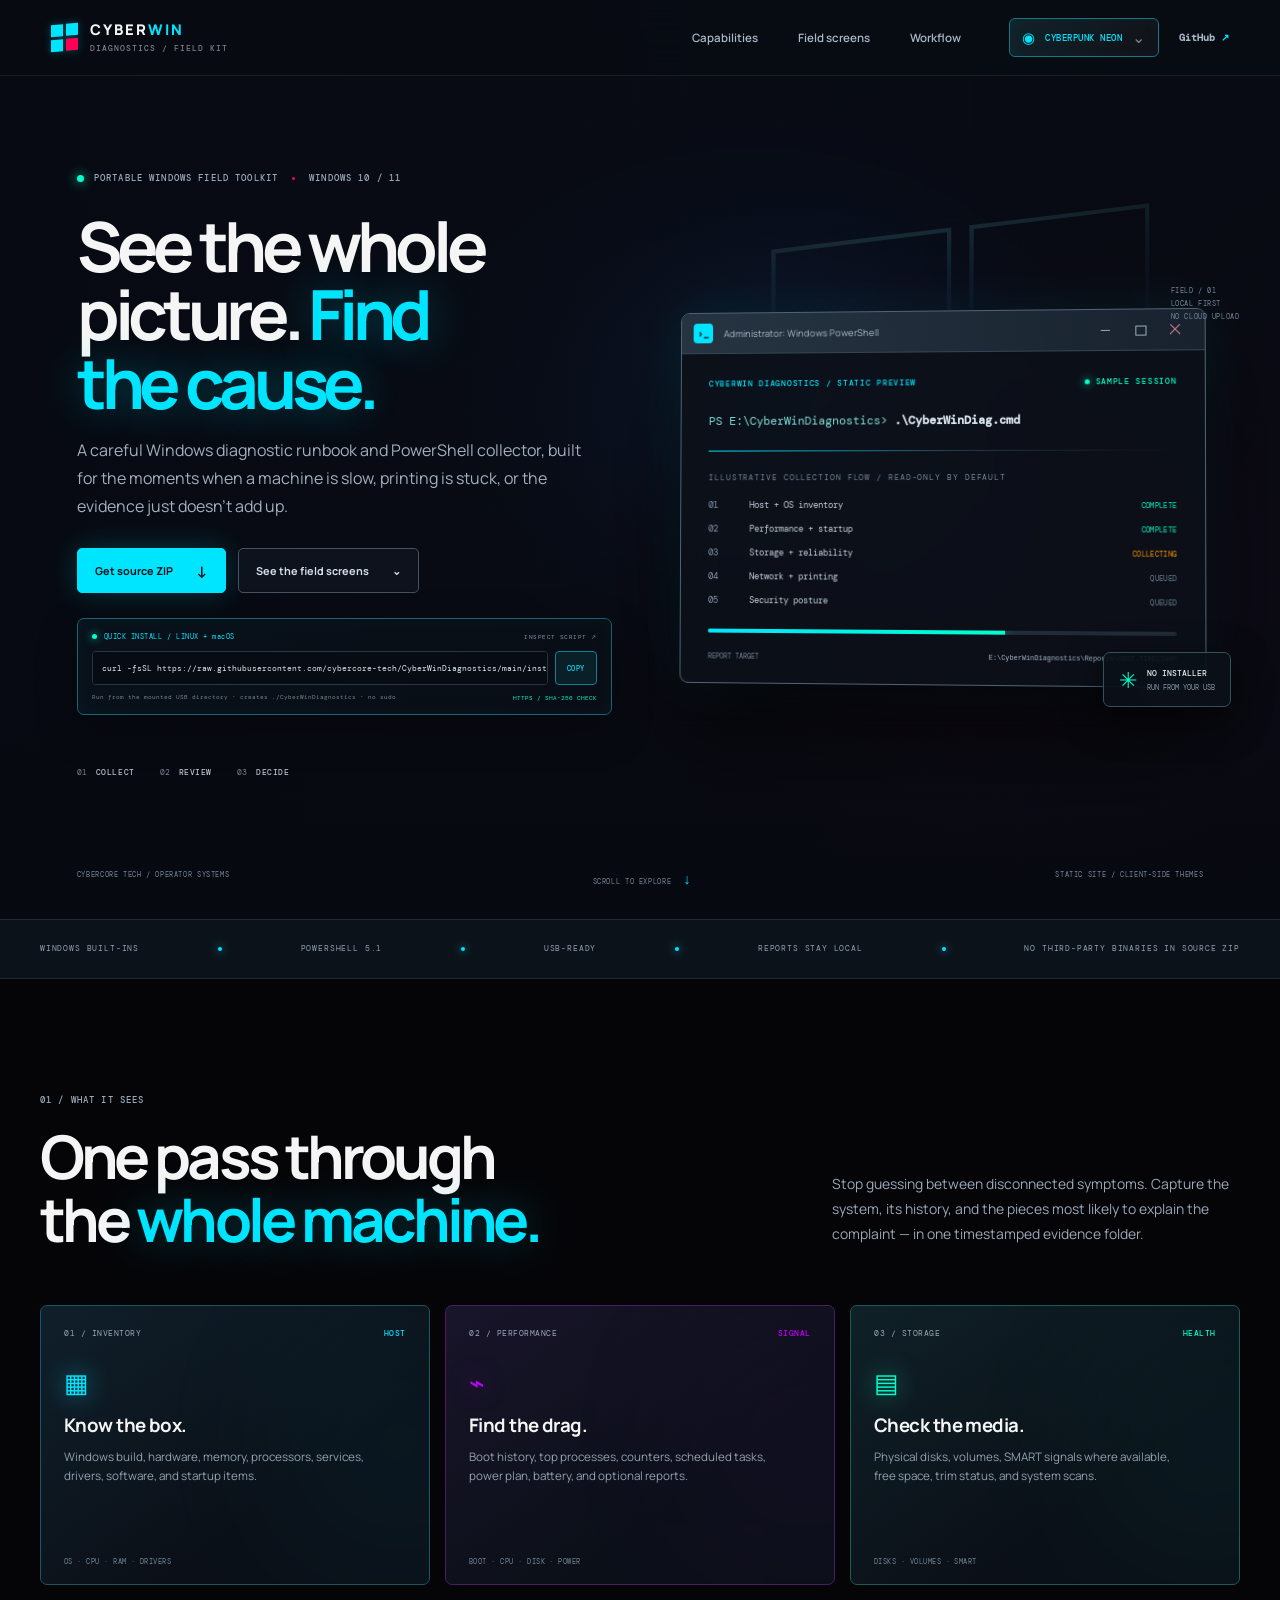
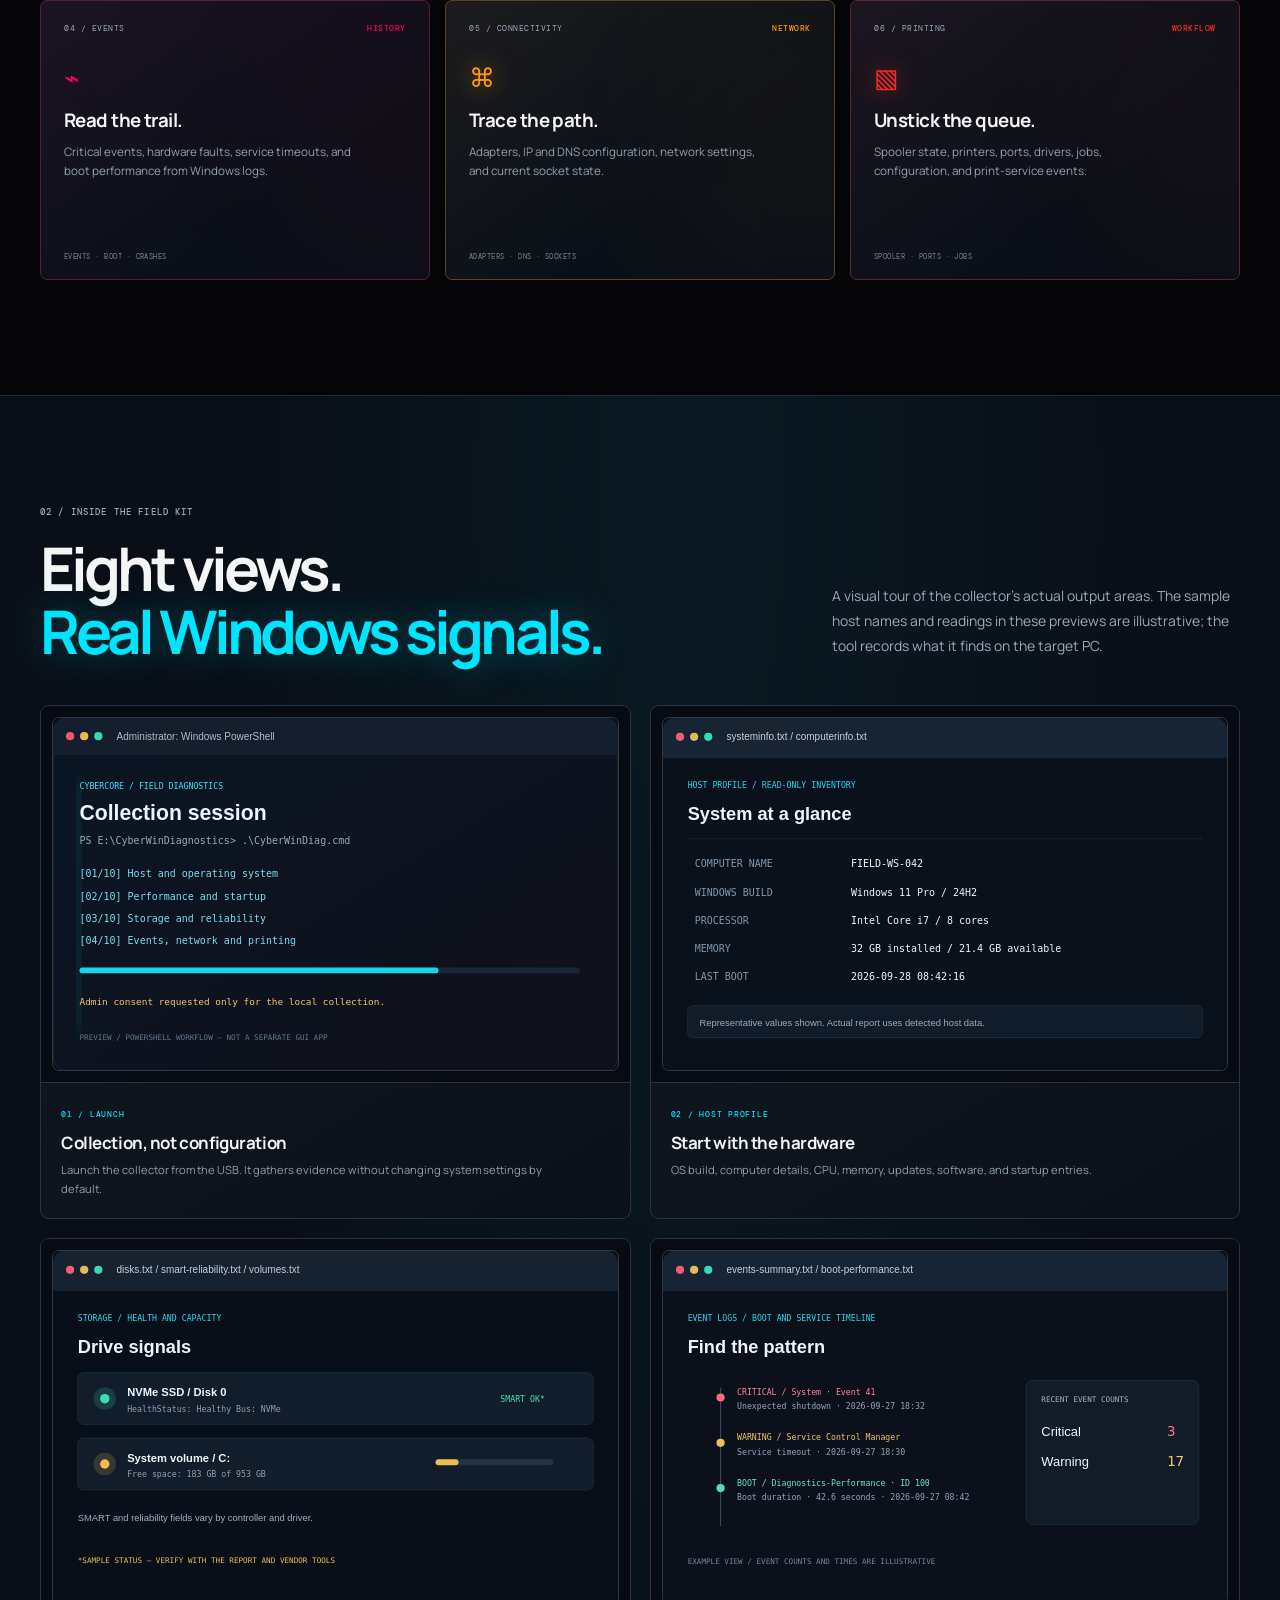
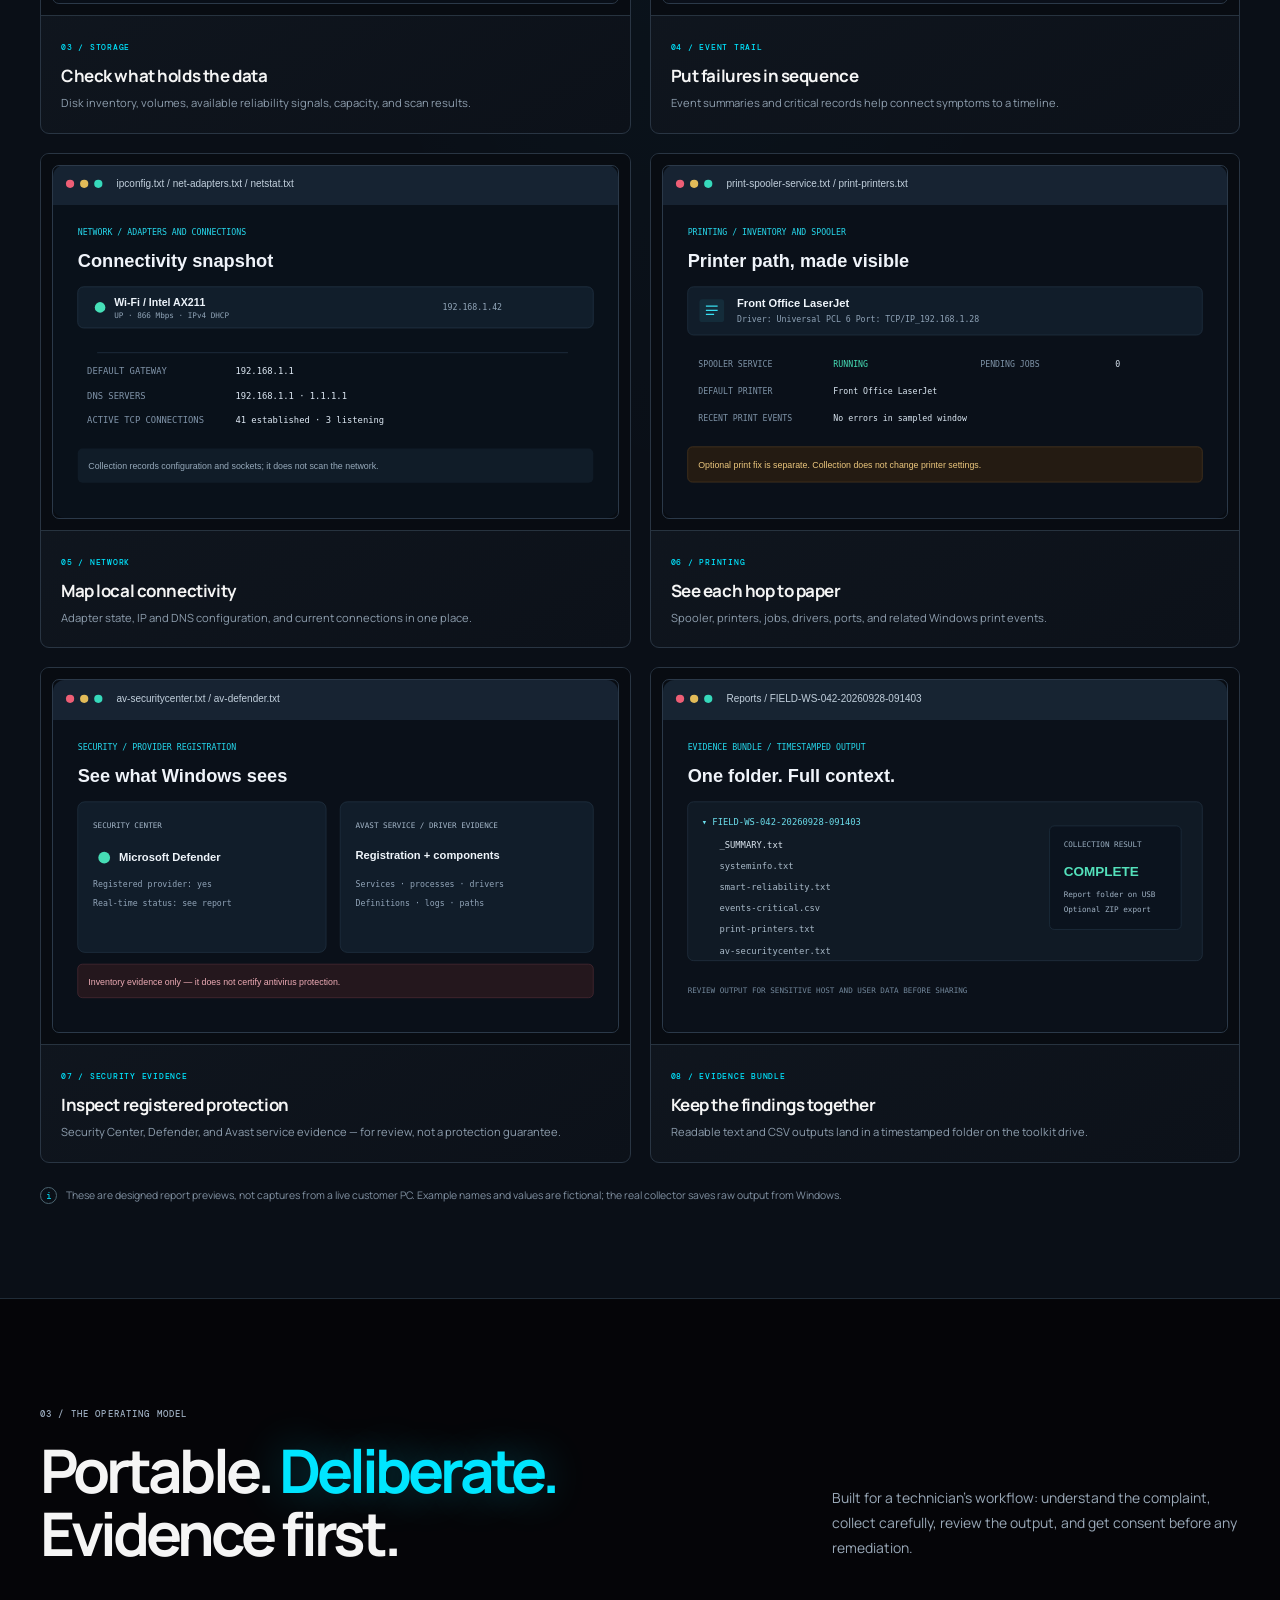
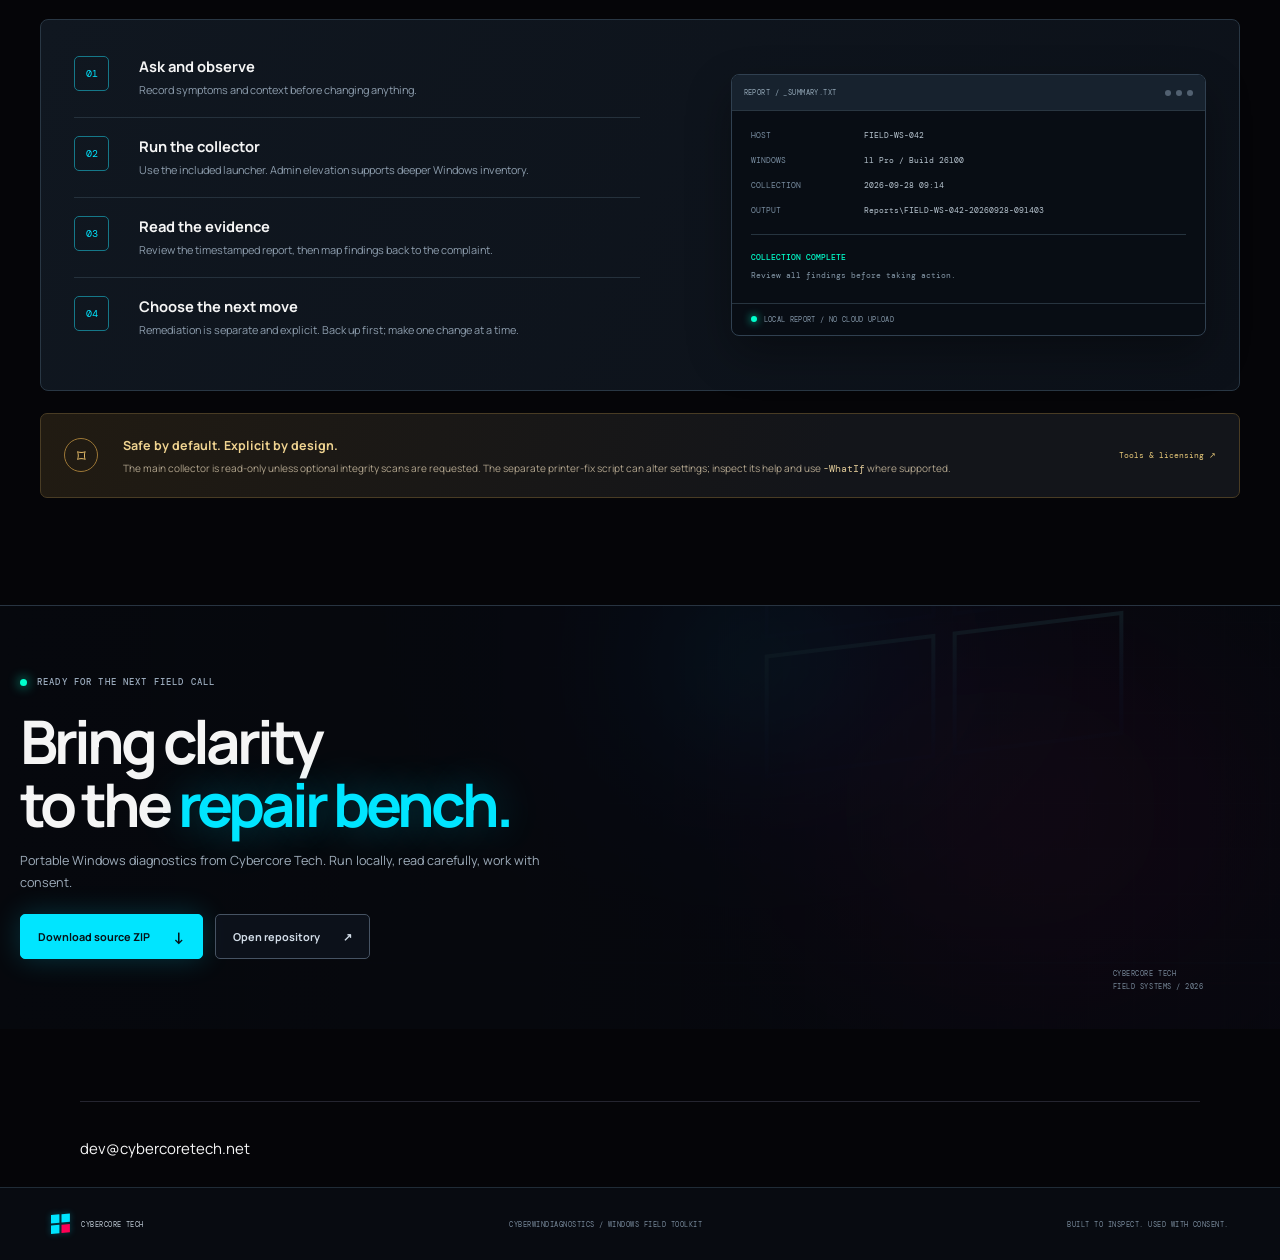
==== commit 8b45ecf6: "feat(site): add the shared Cybercore Tech contact block Loads <cybercore-contact> from cybercore-tec" ====
--- a/index.html
+++ b/index.html
@@ -111,7 +111,13 @@
 
     <section class="cta-section"><div class="cta-wallpaper" aria-hidden="true"></div><div class="cta-inner"><div class="eyebrow"><span class="live-dot"></span> READY FOR THE NEXT FIELD CALL</div><h2>Bring clarity<br>to the <em>repair bench.</em></h2><p>Portable Windows diagnostics from Cybercore Tech. Run locally, read carefully, work with consent.</p><div class="hero-actions"><a class="button button-primary" href="https://github.com/cybercore-tech/CyberWinDiagnostics/archive/refs/heads/main.zip">Download source ZIP <span>↓</span></a><a class="button button-secondary" href="https://github.com/cybercore-tech/CyberWinDiagnostics">Open repository <span>↗</span></a></div></div><div class="cta-coordinates">CYBERCORE TECH<br>FIELD SYSTEMS / 2026</div></section>
   </main>
+
+  <!-- Cybercore Tech contact block: one shared source for every site (cybercore-tech.github.io/kit/contact.js + data/contact.json) -->
+  <section class="cc-contact-band" aria-label="Contact Cybercore Tech" style="width:min(1120px,calc(100% - 2.5rem));margin:4.5rem auto 0;padding:2.25rem 0 1.75rem;border-top:1px solid var(--line,#32303e)">
+    <cybercore-contact repo="CyberWinDiagnostics" bare><a href="mailto:dev@cybercoretech.net">dev@cybercoretech.net</a></cybercore-contact>
+  </section>
   <footer class="footer"><a class="footer-brand" href="#top"><span class="brand-mark"><b></b><b></b><b></b><b></b></span> CYBERCORE TECH</a><span>CYBERWINDIAGNOSTICS / WINDOWS FIELD TOOLKIT</span><span>BUILT TO INSPECT. USED WITH CONSENT.</span></footer>
   <script src="docs/app.js" defer></script>
+  <script type="module" src="https://cybercore-tech.github.io/kit/contact.js"></script>
 </body>
 </html>
